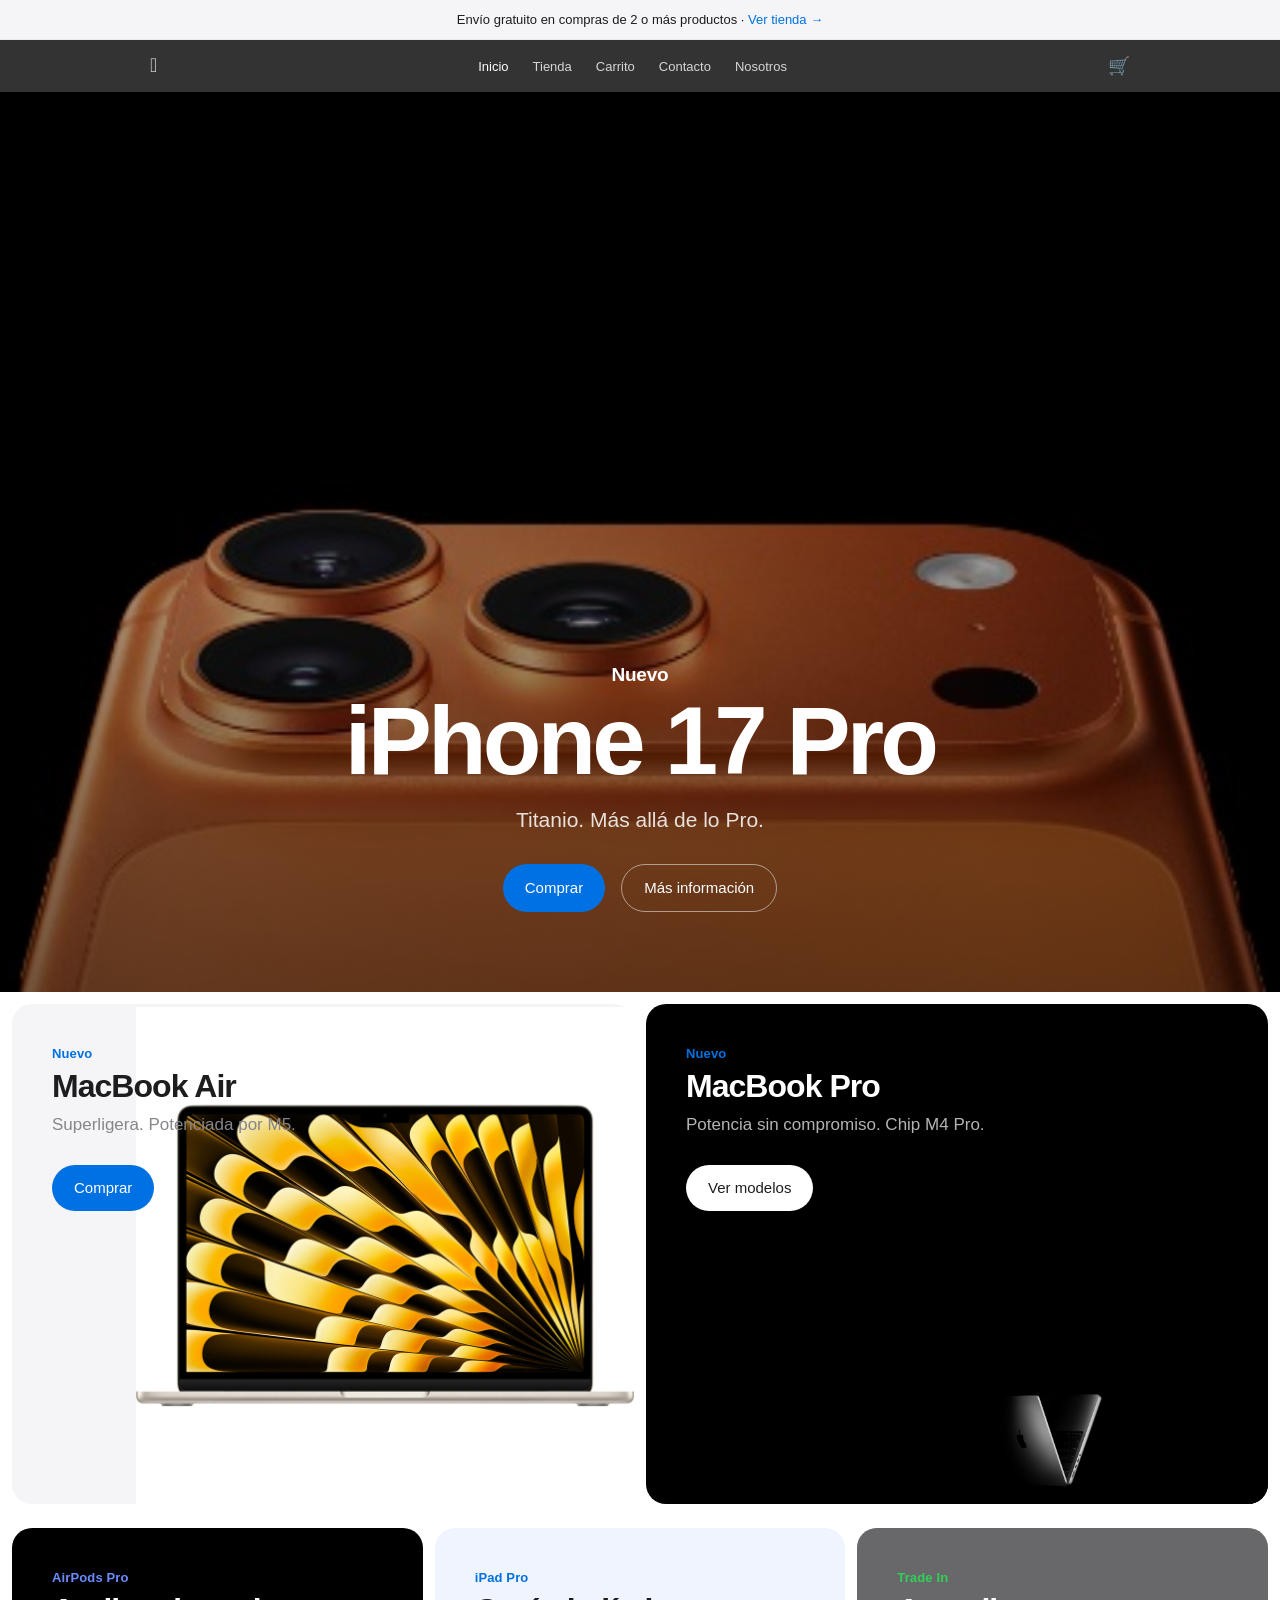
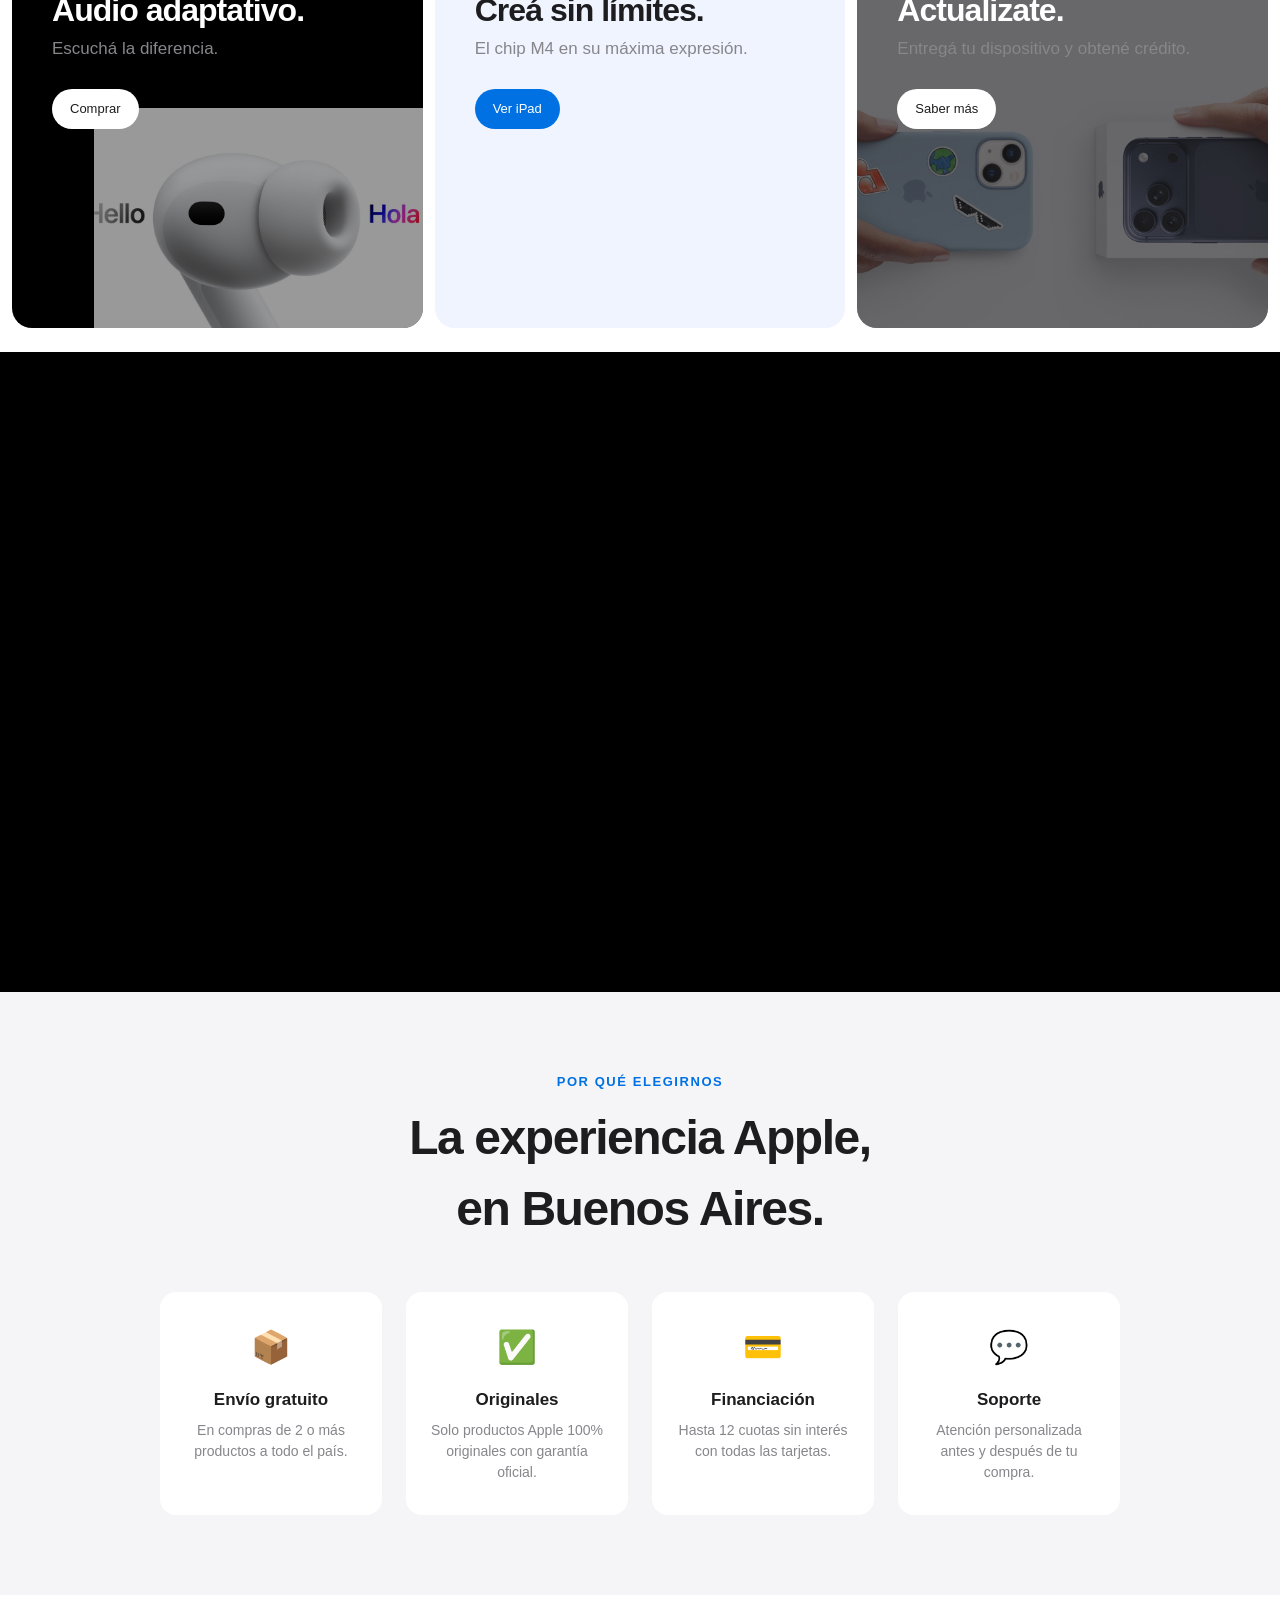
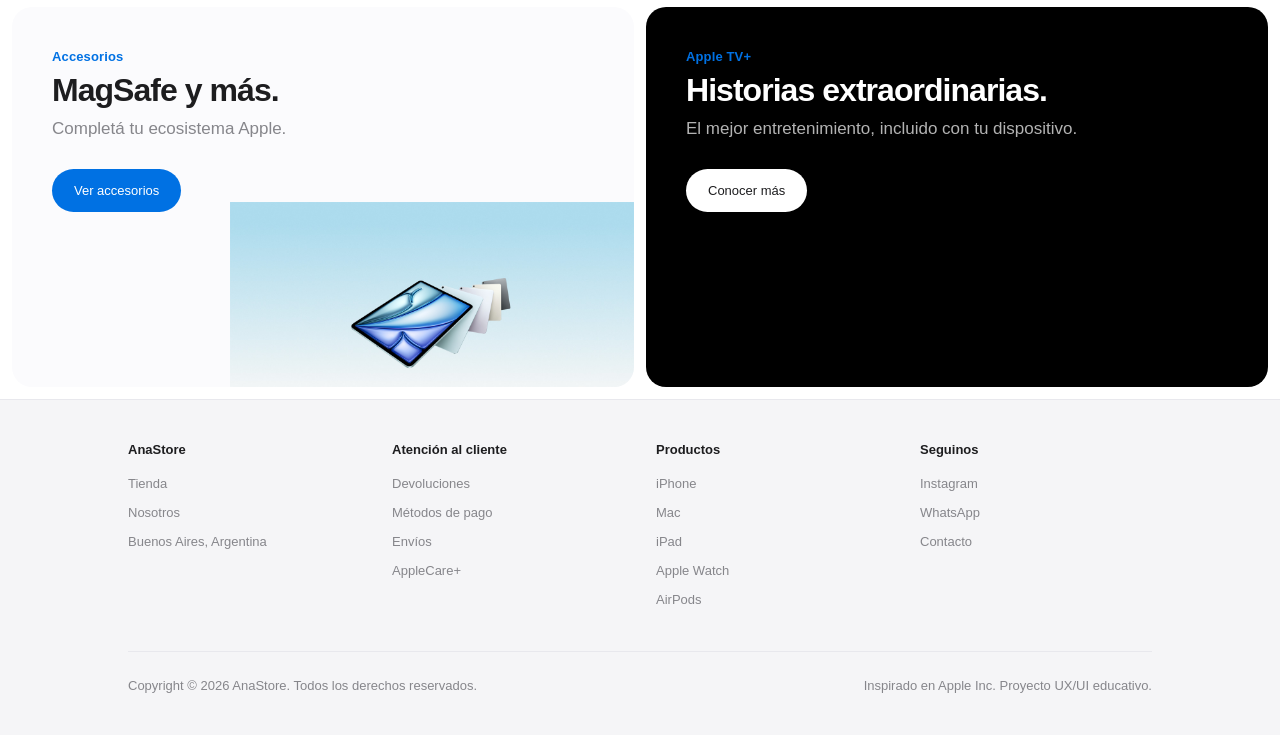
==== index.html @ a63ee97a "Add files via upload" ====
<!DOCTYPE html>
<html lang="es">
<head>
  <meta charset="UTF-8">
  <meta name="viewport" content="width=device-width, initial-scale=1.0">
  <meta name="description" content="AnaStore — Descubrí todas las novedades del mundo Apple.">
  <link rel="icon" href="./assets/apple.png">
  <style>/* ── RESET & BASE ── */
*, *::before, *::after { box-sizing: border-box; margin: 0; padding: 0; }
html { scroll-behavior: smooth; }

@font-face {
  font-family: 'SF Pro';
  
  font-weight: 400;
}

:root {
  --black: #000000;
  --white: #ffffff;
  --gray-100: #f5f5f7;
  --gray-200: #e8e8ed;
  --gray-500: #86868b;
  --gray-800: #1d1d1f;
  --blue: #0071e3;
  --blue-hover: #0077ed;
  --nav-h: 52px;
}

body {
  font-family: 'SF Pro', -apple-system, BlinkMacSystemFont, 'Helvetica Neue', sans-serif;
  color: var(--gray-800);
  background: var(--white);
  font-size: 17px;
  line-height: 1.47059;
  -webkit-font-smoothing: antialiased;
}

a { text-decoration: none; color: inherit; }
img { display: block; max-width: 100%; }

/* ── NOTICE BAR ── */
.notice-bar {
  background: var(--gray-100);
  text-align: center;
  padding: 10px 16px;
  font-size: 13px;
  color: var(--gray-800);
  border-bottom: 1px solid var(--gray-200);
}

.notice-bar a { color: var(--blue); }
.notice-bar a:hover { text-decoration: underline; }

/* ── NAV ── */
.nav {
  position: sticky;
  top: 0;
  z-index: 999;
  height: var(--nav-h);
  background: rgba(29, 29, 31, 0.9);
  backdrop-filter: saturate(180%) blur(20px);
  display: flex;
  align-items: center;
  justify-content: center;
  gap: 0;
}

.nav-inner {
  width: 100%;
  max-width: 1024px;
  display: flex;
  align-items: center;
  justify-content: space-between;
  padding: 0 22px;
}

.nav-logo {
  font-size: 20px;
  color: var(--white);
  opacity: 0.85;
  transition: opacity 0.2s;
  font-weight: 300;
  letter-spacing: -0.01em;
}

.nav-logo:hover { opacity: 1; }

.nav-links {
  display: flex;
  list-style: none;
  gap: 0;
}

.nav-links a {
  display: flex;
  align-items: center;
  height: var(--nav-h);
  padding: 0 12px;
  font-size: 13px;
  color: rgba(255,255,255,0.8);
  transition: color 0.2s;
}

.nav-links a:hover { color: var(--white); }
.nav-links a.active { color: var(--white); }

.nav-right {
  display: flex;
  align-items: center;
  gap: 18px;
}

.nav-icon {
  font-size: 18px;
  color: rgba(255,255,255,0.8);
  cursor: pointer;
  transition: color 0.2s;
}
.nav-icon:hover { color: var(--white); }

/* ── HERO ── */
.hero {
  position: relative;
  min-height: 100svh;
  display: flex;
  flex-direction: column;
  align-items: center;
  justify-content: flex-end;
  padding-bottom: 80px;
  overflow: hidden;
  text-align: center;
}

.hero-bg {
  position: absolute;
  inset: 0;
  width: 100%;
  height: 100%;
  object-fit: cover;
  object-position: center top;
}

.hero-overlay {
  position: absolute;
  inset: 0;
  background: linear-gradient(to bottom, rgba(0,0,0,0.1) 0%, rgba(0,0,0,0.55) 100%);
}

.hero-content {
  position: relative;
  z-index: 1;
  color: var(--white);
}

.hero-eyebrow {
  font-size: 19px;
  font-weight: 600;
  letter-spacing: -0.01em;
  margin-bottom: 4px;
}

.hero-title {
  font-size: clamp(48px, 8vw, 96px);
  font-weight: 700;
  letter-spacing: -0.04em;
  line-height: 1.0;
  margin-bottom: 16px;
}

.hero-sub {
  font-size: 21px;
  font-weight: 300;
  color: rgba(255,255,255,0.85);
  margin-bottom: 28px;
  max-width: 600px;
}

.hero-actions {
  display: flex;
  gap: 16px;
  justify-content: center;
  flex-wrap: wrap;
}

/* ── BUTTONS ── */
.btn {
  display: inline-flex;
  align-items: center;
  justify-content: center;
  gap: 6px;
  padding: 12px 22px;
  border-radius: 980px;
  font-size: 15px;
  font-weight: 400;
  transition: all 0.2s;
  cursor: pointer;
  border: none;
}

.btn-blue { background: var(--blue); color: var(--white); }
.btn-blue:hover { background: var(--blue-hover); }

.btn-white { background: var(--white); color: var(--gray-800); }
.btn-white:hover { background: var(--gray-200); }

.btn-outline-white {
  background: transparent;
  color: var(--white);
  border: 1px solid rgba(255,255,255,0.5);
}
.btn-outline-white:hover { border-color: var(--white); background: rgba(255,255,255,0.1); }

.btn-ghost { background: transparent; color: var(--blue); font-size: 14px; padding: 0; }
.btn-ghost:hover { text-decoration: underline; }

/* ── SECTION ── */
.section {
  padding: 100px 40px;
  max-width: 1200px;
  margin: 0 auto;
}

.section-full { padding: 0; max-width: none; }

/* ── PRODUCT GRID (bento) ── */
.bento-grid {
  display: grid;
  gap: 12px;
  padding: 12px;
}

.bento-grid-2 { grid-template-columns: 1fr 1fr; }
.bento-grid-3 { grid-template-columns: 1fr 1fr 1fr; }
.bento-grid-2-1 { grid-template-columns: 2fr 1fr; }

.bento-card {
  border-radius: 20px;
  overflow: hidden;
  position: relative;
  min-height: 500px;
  display: flex;
  flex-direction: column;
  justify-content: flex-start; align-items: flex-start;
  padding: 40px;
  background: var(--gray-100);
}

.bento-card-dark { background: var(--black); }

.bento-card img.card-bg {
  position: absolute;
  inset: 0;
  width: 100%;
  height: 100%;
  object-fit: cover;
  object-position: center bottom;
  z-index: 0;
}

.bento-card-content {
  position: relative;
  z-index: 1;
}

.card-eyebrow {
  font-size: 13px;
  font-weight: 600;
  color: var(--blue);
  margin-bottom: 6px;
  letter-spacing: 0.01em;
}

.card-title {
  font-size: 32px;
  font-weight: 700;
  letter-spacing: -0.03em;
  line-height: 1.1;
  margin-bottom: 8px;
}

.card-sub {
  font-size: 17px;
  color: var(--gray-500);
  margin-bottom: 20px;
}

.bento-card-dark .card-title { color: var(--white); }
.bento-card-dark .card-sub { color: rgba(255,255,255,0.7); }

/* ── SECTION HEADER ── */
.section-header {
  text-align: center;
  margin-bottom: 56px;
}

.section-header h2 {
  font-size: 48px;
  font-weight: 700;
  letter-spacing: -0.03em;
  line-height: 1.1;
}

.section-header p {
  font-size: 21px;
  color: var(--gray-500);
  margin-top: 12px;
}

/* ── PRODUCT CARDS (tienda) ── */
.products-grid {
  display: grid;
  grid-template-columns: repeat(3, 1fr);
  gap: 24px;
}

.product-card {
  background: var(--gray-100);
  border-radius: 18px;
  padding: 32px 24px;
  text-align: center;
  transition: transform 0.3s, box-shadow 0.3s;
  cursor: pointer;
}

.product-card:hover {
  transform: translateY(-4px);
  box-shadow: 0 12px 40px rgba(0,0,0,0.1);
}

.product-card img {
  width: 100%;
  max-height: 200px;
  object-fit: contain;
  margin: 0 auto 20px;
}

.product-name {
  font-size: 19px;
  font-weight: 600;
  letter-spacing: -0.01em;
  margin-bottom: 6px;
}

.product-desc {
  font-size: 14px;
  color: var(--gray-500);
  margin-bottom: 16px;
  line-height: 1.5;
}

.product-price {
  font-size: 17px;
  font-weight: 600;
  color: var(--gray-800);
  margin-bottom: 16px;
}

/* ── CARRITO ── */
.cart-container {
  display: grid;
  grid-template-columns: 1fr 320px;
  gap: 32px;
  align-items: start;
  padding: 60px 40px;
  max-width: 1000px;
  margin: 0 auto;
}

.cart-title {
  font-size: 40px;
  font-weight: 700;
  letter-spacing: -0.03em;
  margin-bottom: 32px;
}

.cart-item {
  display: flex;
  align-items: center;
  gap: 20px;
  padding: 24px 0;
  border-bottom: 1px solid var(--gray-200);
}

.cart-item img {
  width: 90px;
  height: 90px;
  object-fit: contain;
  border-radius: 10px;
  background: var(--gray-100);
  padding: 8px;
  flex-shrink: 0;
}

.cart-item-info { flex: 1; }
.cart-item-name { font-size: 17px; font-weight: 500; margin-bottom: 4px; }
.cart-item-price { font-size: 15px; color: var(--gray-500); }

.cart-item-remove {
  font-size: 13px;
  color: var(--blue);
  cursor: pointer;
  border: none;
  background: none;
  padding: 4px 0;
}
.cart-item-remove:hover { text-decoration: underline; }

.cart-summary {
  background: var(--gray-100);
  border-radius: 18px;
  padding: 28px;
  position: sticky;
  top: 80px;
}

.cart-summary h3 {
  font-size: 21px;
  font-weight: 600;
  margin-bottom: 20px;
}

.summary-row {
  display: flex;
  justify-content: space-between;
  margin-bottom: 14px;
  font-size: 15px;
  color: var(--gray-500);
}

.summary-row.total {
  color: var(--gray-800);
  font-weight: 600;
  font-size: 17px;
  padding-top: 14px;
  border-top: 1px solid var(--gray-200);
  margin-top: 14px;
}

.checkout-btn {
  width: 100%;
  margin-top: 20px;
  padding: 14px;
  border-radius: 12px;
  font-size: 17px;
}

/* ── CONTACTO ── */
.contact-wrap {
  max-width: 640px;
  margin: 0 auto;
  padding: 80px 40px;
}

.contact-wrap h1 {
  font-size: 48px;
  font-weight: 700;
  letter-spacing: -0.03em;
  margin-bottom: 12px;
}

.contact-wrap p.lead {
  font-size: 19px;
  color: var(--gray-500);
  margin-bottom: 48px;
}

.form-group {
  margin-bottom: 20px;
}

.form-label {
  display: block;
  font-size: 14px;
  font-weight: 500;
  color: var(--gray-500);
  margin-bottom: 6px;
}

.form-control {
  width: 100%;
  padding: 12px 16px;
  border: 1px solid var(--gray-200);
  border-radius: 10px;
  font-size: 17px;
  font-family: inherit;
  color: var(--gray-800);
  background: var(--white);
  transition: border-color 0.2s, box-shadow 0.2s;
  outline: none;
}

.form-control:focus {
  border-color: var(--blue);
  box-shadow: 0 0 0 3px rgba(0,113,227,0.12);
}

.form-row {
  display: grid;
  grid-template-columns: 1fr 1fr;
  gap: 16px;
}

textarea.form-control { resize: vertical; min-height: 120px; }

/* ── NOSOTROS ── */
.about-hero {
  min-height: 60vh;
  display: flex;
  align-items: center;
  justify-content: center;
  text-align: center;
  padding: 120px 40px;
  background: var(--black);
  color: var(--white);
}

.about-hero h1 {
  font-size: clamp(48px, 8vw, 80px);
  font-weight: 700;
  letter-spacing: -0.04em;
  line-height: 1.05;
  max-width: 700px;
}

.about-hero p {
  font-size: 21px;
  color: rgba(255,255,255,0.7);
  margin-top: 20px;
  max-width: 500px;
}

.values-grid {
  display: grid;
  grid-template-columns: repeat(3, 1fr);
  gap: 2px;
  background: var(--gray-200);
}

.value-card {
  background: var(--white);
  padding: 56px 40px;
  text-align: center;
}

.value-icon {
  font-size: 40px;
  margin-bottom: 20px;
}

.value-title {
  font-size: 22px;
  font-weight: 600;
  letter-spacing: -0.01em;
  margin-bottom: 12px;
}

.value-desc {
  font-size: 15px;
  color: var(--gray-500);
  line-height: 1.6;
}

/* ── FOOTER ── */
.footer {
  background: var(--gray-100);
  border-top: 1px solid var(--gray-200);
  padding: 40px;
}

.footer-inner {
  max-width: 1024px;
  margin: 0 auto;
}

.footer-grid {
  display: grid;
  grid-template-columns: repeat(4, 1fr);
  gap: 32px;
  padding-bottom: 32px;
  border-bottom: 1px solid var(--gray-200);
  margin-bottom: 24px;
}

.footer-col h4 {
  font-size: 13px;
  font-weight: 600;
  color: var(--gray-800);
  margin-bottom: 14px;
}

.footer-col a {
  display: block;
  font-size: 13px;
  color: var(--gray-500);
  margin-bottom: 10px;
  transition: color 0.2s;
}

.footer-col a:hover { color: var(--gray-800); }

.footer-bottom {
  font-size: 13px;
  color: var(--gray-500);
  display: flex;
  justify-content: space-between;
  align-items: center;
  flex-wrap: wrap;
  gap: 8px;
}

/* ── FADE IN ANIMATION ── */
@keyframes fadeUp {
  from { opacity: 0; transform: translateY(24px); }
  to { opacity: 1; transform: translateY(0); }
}

.fade-up {
  opacity: 0;
  animation: fadeUp 0.7s ease forwards;
}

.fade-up-1 { animation-delay: 0.1s; }
.fade-up-2 { animation-delay: 0.25s; }
.fade-up-3 { animation-delay: 0.4s; }

/* ── RESPONSIVE ── */
@media (max-width: 768px) {
  .nav-links { display: none; }
  .bento-grid-2, .bento-grid-3, .bento-grid-2-1 { grid-template-columns: 1fr; }
  .products-grid { grid-template-columns: 1fr 1fr; }
  .cart-container { grid-template-columns: 1fr; }
  .values-grid { grid-template-columns: 1fr; }
  .footer-grid { grid-template-columns: 1fr 1fr; }
  .form-row { grid-template-columns: 1fr; }
  .section { padding: 60px 20px; }
  .contact-wrap { padding: 60px 20px; }
}

@media (max-width: 480px) {
  .products-grid { grid-template-columns: 1fr; }
  .footer-grid { grid-template-columns: 1fr; }
}
</style>
  <title>AnaStore</title>
</head>
<body>

  <!-- NOTICE BAR -->
  <div class="notice-bar">
    Envío gratuito en compras de 2 o más productos · <a href="pages/tienda.html">Ver tienda →</a>
  </div>

  <!-- NAV -->
  <nav class="nav">
    <div class="nav-inner">
      <a href="index.html" class="nav-logo">&#63743;</a>
      <ul class="nav-links">
        <li><a href="index.html" class="active">Inicio</a></li>
        <li><a href="pages/tienda.html">Tienda</a></li>
        <li><a href="pages/carrito.html">Carrito</a></li>
        <li><a href="pages/contacto.html">Contacto</a></li>
        <li><a href="pages/nosotros.html">Nosotros</a></li>
      </ul>
      <div class="nav-right">
        <a href="pages/carrito.html" class="nav-icon" title="Carrito">🛒</a>
      </div>
    </div>
  </nav>

  <!-- HERO -->
  <section class="hero">
    <img
      class="hero-bg"
      src="./assets/iphone17_camera.jpeg"
      alt="iPhone 17 Pro"
    >
    <div class="hero-overlay"></div>
    <div class="hero-content fade-up fade-up-1">
      <div class="hero-eyebrow">Nuevo</div>
      <h1 class="hero-title">iPhone 17 Pro</h1>
      <p class="hero-sub">Titanio. Más allá de lo Pro.</p>
      <div class="hero-actions">
        <a href="pages/tienda.html" class="btn btn-blue">Comprar</a>
        <a href="pages/tienda.html" class="btn btn-outline-white">Más información</a>
      </div>
    </div>
  </section>

  <!-- BENTO GRID 1 -->
  <div class="bento-grid bento-grid-2">

    <div class="bento-card" style="background:#f5f5f7;">
      <div class="bento-card-content">
        <div class="card-eyebrow">Nuevo</div>
        <h2 class="card-title">MacBook Air</h2>
        <p class="card-sub">Superligera. Potenciada por M5.</p>
        <a href="pages/tienda.html" class="btn btn-blue" style="margin-top:8px;">Comprar</a>
      </div>
      <img
        src="./assets/macbook_m5.jpg"
        alt="MacBook Air M5"
        style="position:absolute;bottom:0;right:0;width:80%;object-fit:contain;"
      >
    </div>

    <div class="bento-card bento-card-dark">
      <div class="bento-card-content">
        <div class="card-eyebrow">Nuevo</div>
        <h2 class="card-title">MacBook Pro</h2>
        <p class="card-sub">Potencia sin compromiso. Chip M4 Pro.</p>
        <a href="pages/tienda.html" class="btn btn-white" style="margin-top:8px;">Ver modelos</a>
      </div>
      <img
        src="./assets/macbook_dark.jpeg"
        alt="Apple Watch"
        style="position:absolute;bottom:0;right:0;width:65%;object-fit:contain;object-position:bottom;"
      >
    </div>
  </div>

  <!-- BENTO GRID 2 -->
  <div class="bento-grid bento-grid-3">

    <div class="bento-card" style="background:#000;min-height:400px;">
      <div class="bento-card-content">
        <div class="card-eyebrow" style="color:#6B8CFF;">AirPods Pro</div>
        <h2 class="card-title" style="color:#fff;">Audio adaptativo.</h2>
        <p class="card-sub">Escuchá la diferencia.</p>
        <a href="pages/tienda.html" class="btn btn-white" style="margin-top:8px;font-size:13px;padding:10px 18px;">Comprar</a>
      </div>
      <img
        src="./assets/airpods_pro3.jpg"
        alt="AirPods"
        style="position:absolute;bottom:0;right:0;width:80%;height:55%;object-fit:cover;opacity:0.6;"
      >
    </div>

    <div class="bento-card" style="background:#f0f4ff;min-height:400px;">
      <div class="bento-card-content">
        <div class="card-eyebrow">iPad Pro</div>
        <h2 class="card-title" style="color:#1d1d1f;">Creá sin límites.</h2>
        <p class="card-sub" style="color:#86868b;">El chip M4 en su máxima expresión.</p>
        <a href="pages/tienda.html" class="btn btn-blue" style="margin-top:8px;font-size:13px;padding:10px 18px;">Ver iPad</a>
      </div>
    </div>

    <div class="bento-card" style="background:#1d1d1f;min-height:400px;"><img src="./assets/tradein_hero.jpeg" alt="Trade In" style="position:absolute;inset:0;width:100%;height:100%;object-fit:cover;opacity:0.35;z-index:0;">
      <div class="bento-card-content">
        <div class="card-eyebrow" style="color:#30d158;">Trade In</div>
        <h2 class="card-title" style="color:#fff;">Actualizate.</h2>
        <p class="card-sub">Entregá tu dispositivo y obtené crédito.</p>
        <a href="pages/contacto.html" class="btn btn-white" style="margin-top:8px;font-size:13px;padding:10px 18px;">Saber más</a>
      </div>
    </div>

  </div>

  <!-- VIDEO -->
  <div style="background:#000;padding:0;margin:12px 0 0;">
    <video
      width="100%"
      autoplay
      muted
      loop
      playsinline
      style="display:block;"
      src="./assets/video_apple2.mp4"
    ></video>
  </div>

  <!-- SECCIÓN: ¿Por qué AnaStore? -->
  <section style="background:#f5f5f7;padding:80px 40px;text-align:center;">
    <p style="font-size:13px;font-weight:600;letter-spacing:0.12em;text-transform:uppercase;color:#0071e3;margin-bottom:12px;">Por qué elegirnos</p>
    <h2 style="font-size:48px;font-weight:700;letter-spacing:-0.03em;color:#1d1d1f;margin-bottom:48px;">La experiencia Apple,<br>en Buenos Aires.</h2>
    <div style="display:grid;grid-template-columns:repeat(4,1fr);gap:24px;max-width:960px;margin:0 auto;">
      <div style="background:#fff;border-radius:16px;padding:32px 24px;">
        <div style="font-size:32px;margin-bottom:16px;">📦</div>
        <h3 style="font-size:17px;font-weight:600;margin-bottom:8px;">Envío gratuito</h3>
        <p style="font-size:14px;color:#86868b;line-height:1.5;">En compras de 2 o más productos a todo el país.</p>
      </div>
      <div style="background:#fff;border-radius:16px;padding:32px 24px;">
        <div style="font-size:32px;margin-bottom:16px;">✅</div>
        <h3 style="font-size:17px;font-weight:600;margin-bottom:8px;">Originales</h3>
        <p style="font-size:14px;color:#86868b;line-height:1.5;">Solo productos Apple 100% originales con garantía oficial.</p>
      </div>
      <div style="background:#fff;border-radius:16px;padding:32px 24px;">
        <div style="font-size:32px;margin-bottom:16px;">💳</div>
        <h3 style="font-size:17px;font-weight:600;margin-bottom:8px;">Financiación</h3>
        <p style="font-size:14px;color:#86868b;line-height:1.5;">Hasta 12 cuotas sin interés con todas las tarjetas.</p>
      </div>
      <div style="background:#fff;border-radius:16px;padding:32px 24px;">
        <div style="font-size:32px;margin-bottom:16px;">💬</div>
        <h3 style="font-size:17px;font-weight:600;margin-bottom:8px;">Soporte</h3>
        <p style="font-size:14px;color:#86868b;line-height:1.5;">Atención personalizada antes y después de tu compra.</p>
      </div>
    </div>
  </section>

  <!-- BENTO GRID 3 — accesorios -->
  <div class="bento-grid bento-grid-2" style="margin-top:0;">
    <div class="bento-card" style="background:#fbfbfd;min-height:380px;">
      <div class="bento-card-content">
        <div class="card-eyebrow">Accesorios</div>
        <h2 class="card-title">MagSafe y más.</h2>
        <p class="card-sub">Completá tu ecosistema Apple.</p>
        <a href="pages/tienda.html" class="btn btn-blue" style="margin-top:8px;font-size:13px;">Ver accesorios</a>
      </div>
      <img
        src="./assets/ipad_colors.jpeg"
        alt="iPad Pro M4"
        style="position:absolute;bottom:0;right:0;width:65%;object-fit:contain;"
      >
    </div>
    <div class="bento-card bento-card-dark" style="min-height:380px;">
      <div class="bento-card-content">
        <div class="card-eyebrow">Apple TV+</div>
        <h2 class="card-title">Historias extraordinarias.</h2>
        <p class="card-sub">El mejor entretenimiento, incluido con tu dispositivo.</p>
        <a href="pages/nosotros.html" class="btn btn-white" style="margin-top:8px;font-size:13px;">Conocer más</a>
      </div>
    </div>
  </div>

  <!-- FOOTER -->
  <footer class="footer">
    <div class="footer-inner">
      <div class="footer-grid">
        <div class="footer-col">
          <h4>AnaStore</h4>
          <a href="pages/tienda.html">Tienda</a>
          <a href="pages/nosotros.html">Nosotros</a>
          <a href="#">Buenos Aires, Argentina</a>
        </div>
        <div class="footer-col">
          <h4>Atención al cliente</h4>
          <a href="#">Devoluciones</a>
          <a href="#">Métodos de pago</a>
          <a href="#">Envíos</a>
          <a href="#">AppleCare+</a>
        </div>
        <div class="footer-col">
          <h4>Productos</h4>
          <a href="pages/tienda.html">iPhone</a>
          <a href="pages/tienda.html">Mac</a>
          <a href="pages/tienda.html">iPad</a>
          <a href="pages/tienda.html">Apple Watch</a>
          <a href="pages/tienda.html">AirPods</a>
        </div>
        <div class="footer-col">
          <h4>Seguinos</h4>
          <a href="#">Instagram</a>
          <a href="#">WhatsApp</a>
          <a href="pages/contacto.html">Contacto</a>
        </div>
      </div>
      <div class="footer-bottom">
        <span>Copyright © 2026 AnaStore. Todos los derechos reservados.</span>
        <span>Inspirado en Apple Inc. Proyecto UX/UI educativo.</span>
      </div>
    </div>
  </footer>

</body>
</html>
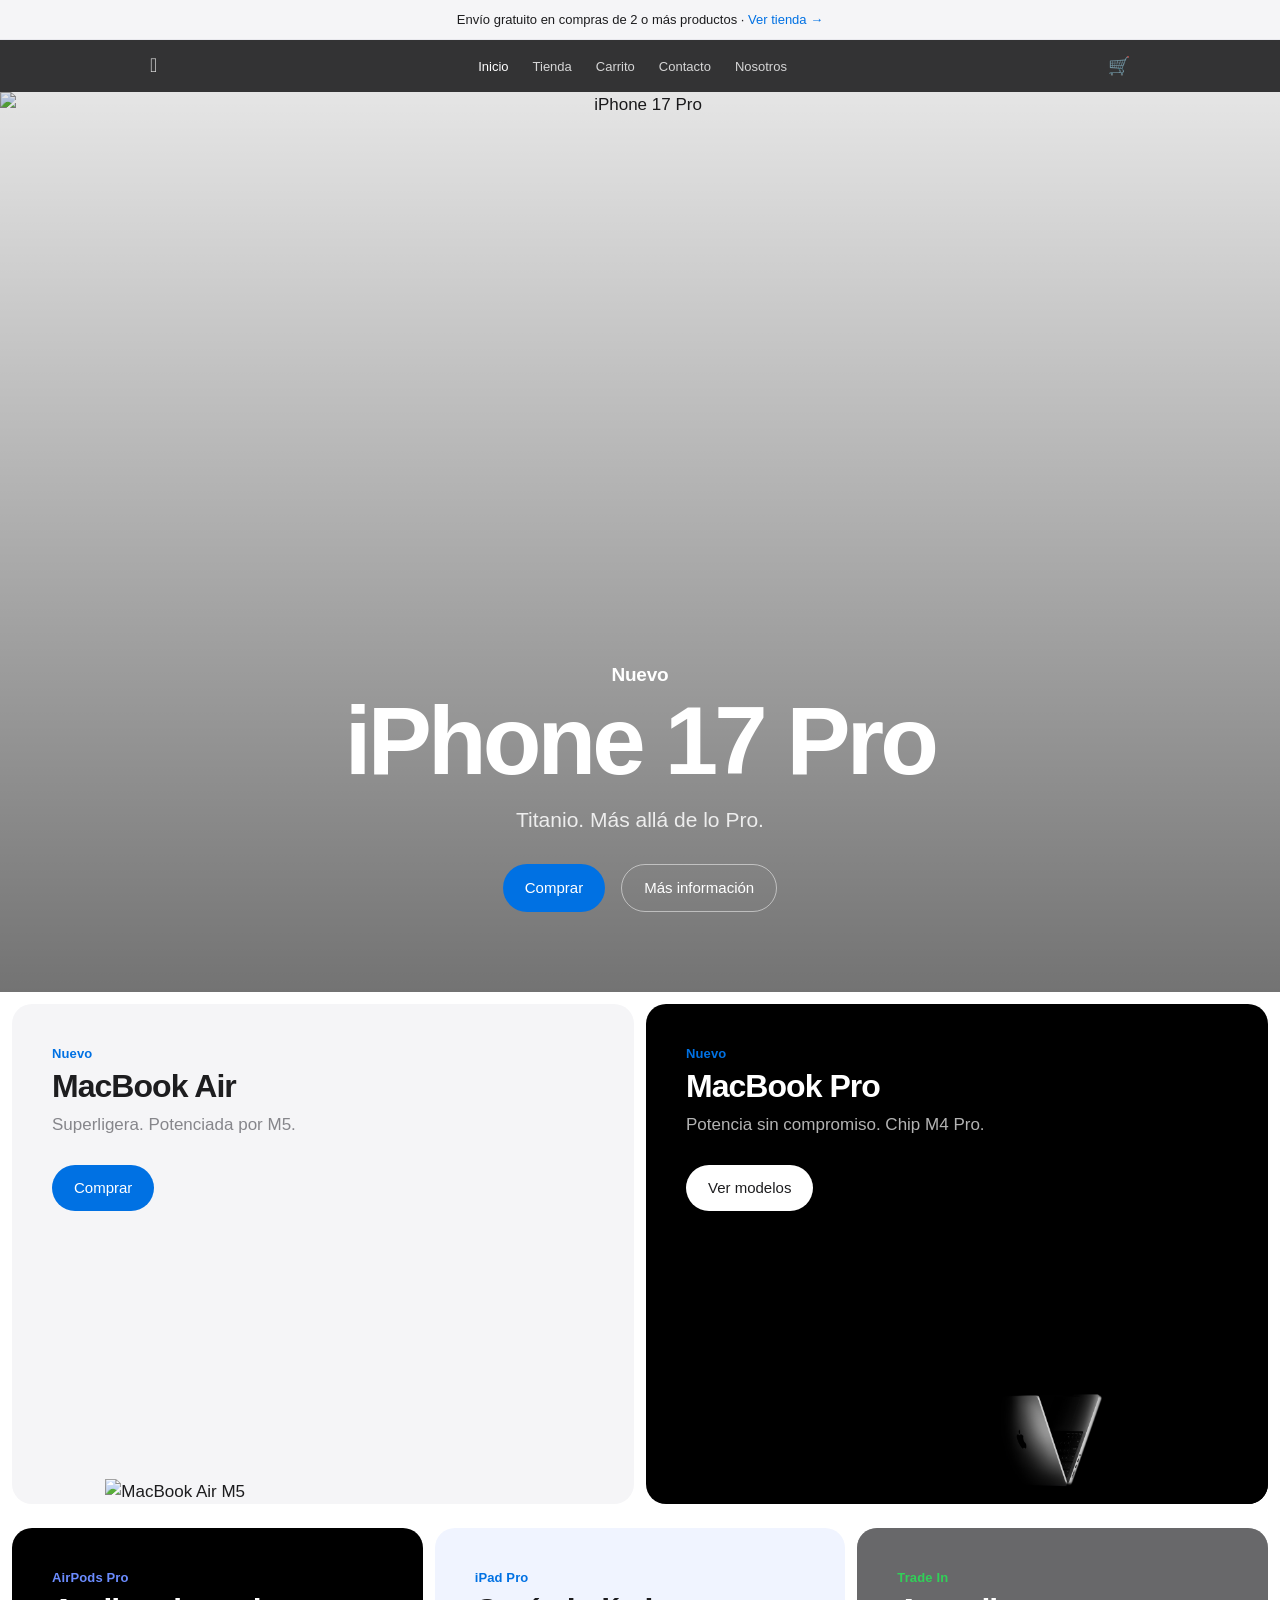
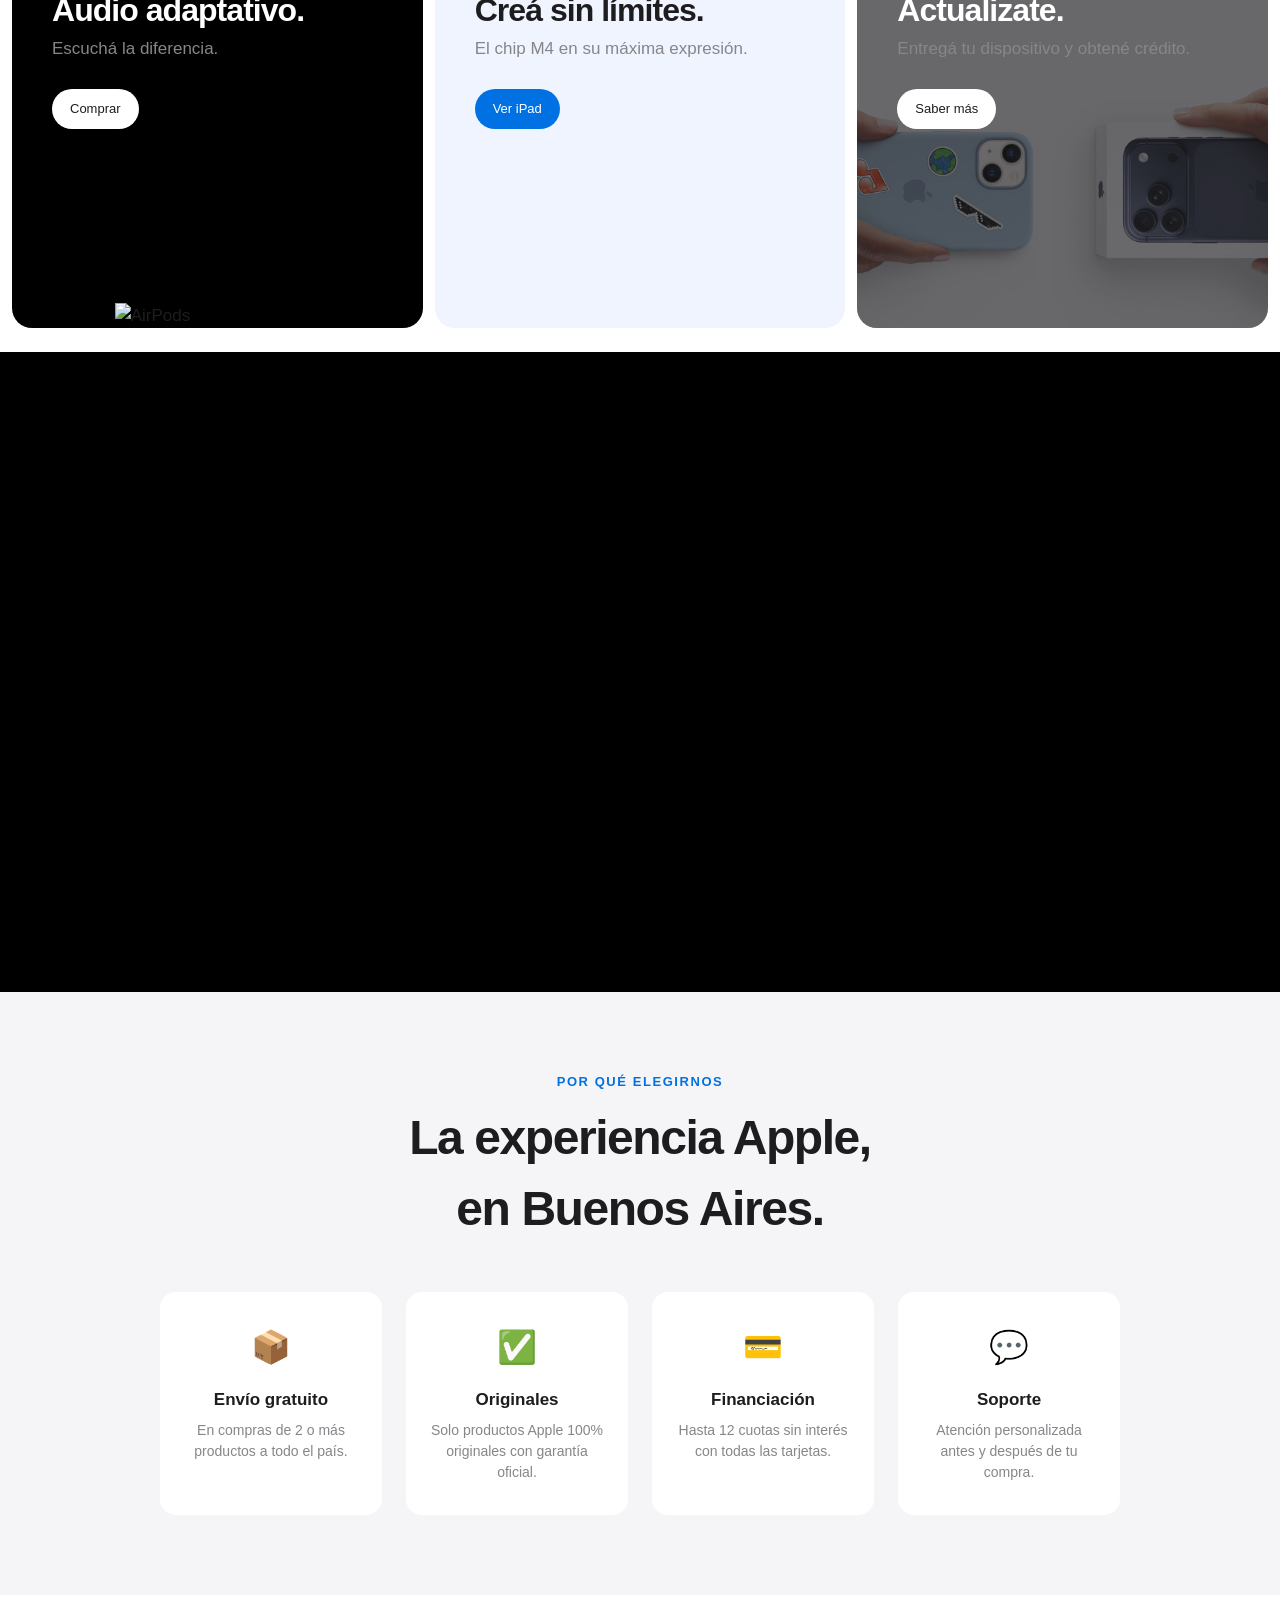
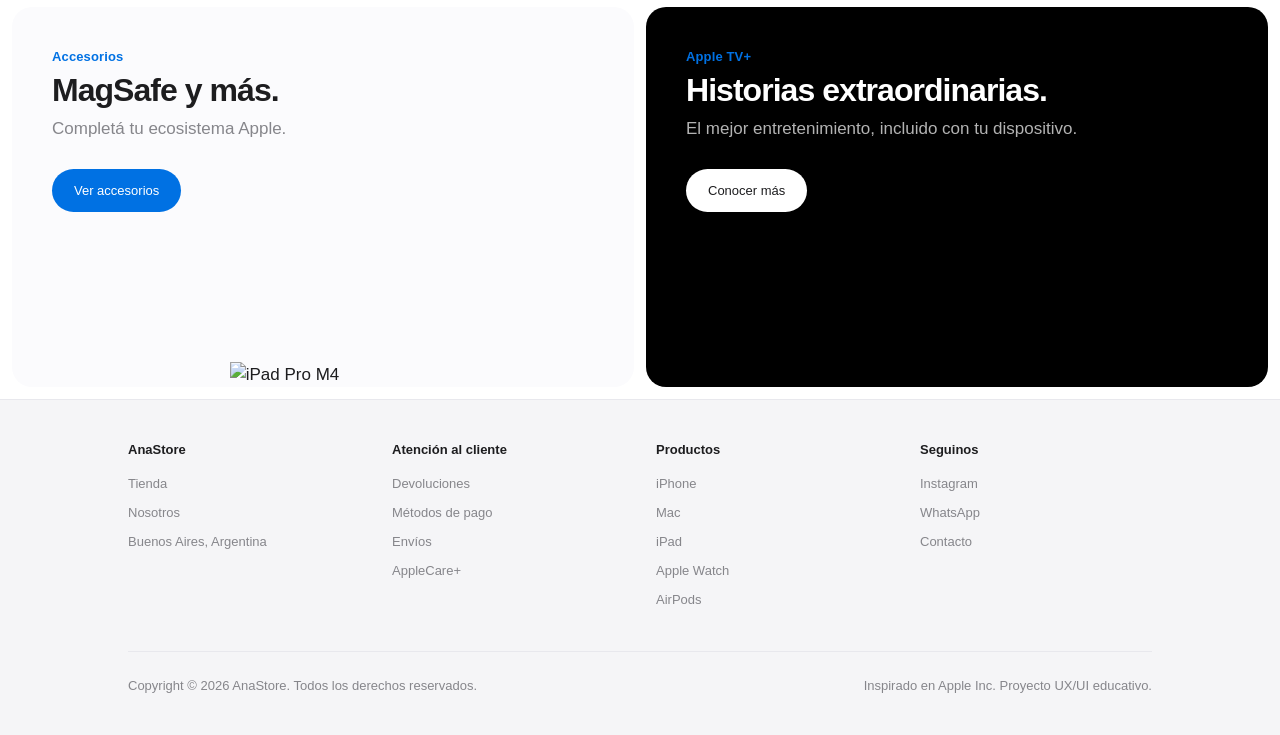
==== commit e3d59be6: "Add files via upload" ====
--- a/index.html
+++ b/index.html
@@ -672,7 +672,7 @@
   <section class="hero">
     <img
       class="hero-bg"
-      src="./assets/iphone17_camera.jpeg"
+      src="./assets/iphone17_hero_wide.jpg"
       alt="iPhone 17 Pro"
     >
     <div class="hero-overlay"></div>
@@ -698,9 +698,9 @@
         <a href="pages/tienda.html" class="btn btn-blue" style="margin-top:8px;">Comprar</a>
       </div>
       <img
-        src="./assets/macbook_m5.jpg"
+        src="./assets/macbook_m5_product.jpg"
         alt="MacBook Air M5"
-        style="position:absolute;bottom:0;right:0;width:80%;object-fit:contain;"
+        style="position:absolute;bottom:0;right:0;width:85%;object-fit:contain;"
       >
     </div>
 
@@ -730,9 +730,9 @@
         <a href="pages/tienda.html" class="btn btn-white" style="margin-top:8px;font-size:13px;padding:10px 18px;">Comprar</a>
       </div>
       <img
-        src="./assets/airpods_pro3.jpg"
+        src="./assets/airpods_product.jpg"
         alt="AirPods"
-        style="position:absolute;bottom:0;right:0;width:80%;height:55%;object-fit:cover;opacity:0.6;"
+        style="position:absolute;bottom:0;right:0;width:75%;object-fit:contain;"
       >
     </div>
 
@@ -807,7 +807,7 @@
         <a href="pages/tienda.html" class="btn btn-blue" style="margin-top:8px;font-size:13px;">Ver accesorios</a>
       </div>
       <img
-        src="./assets/ipad_colors.jpeg"
+        src="./assets/ipad_colors_wide.jpg"
         alt="iPad Pro M4"
         style="position:absolute;bottom:0;right:0;width:65%;object-fit:contain;"
       >
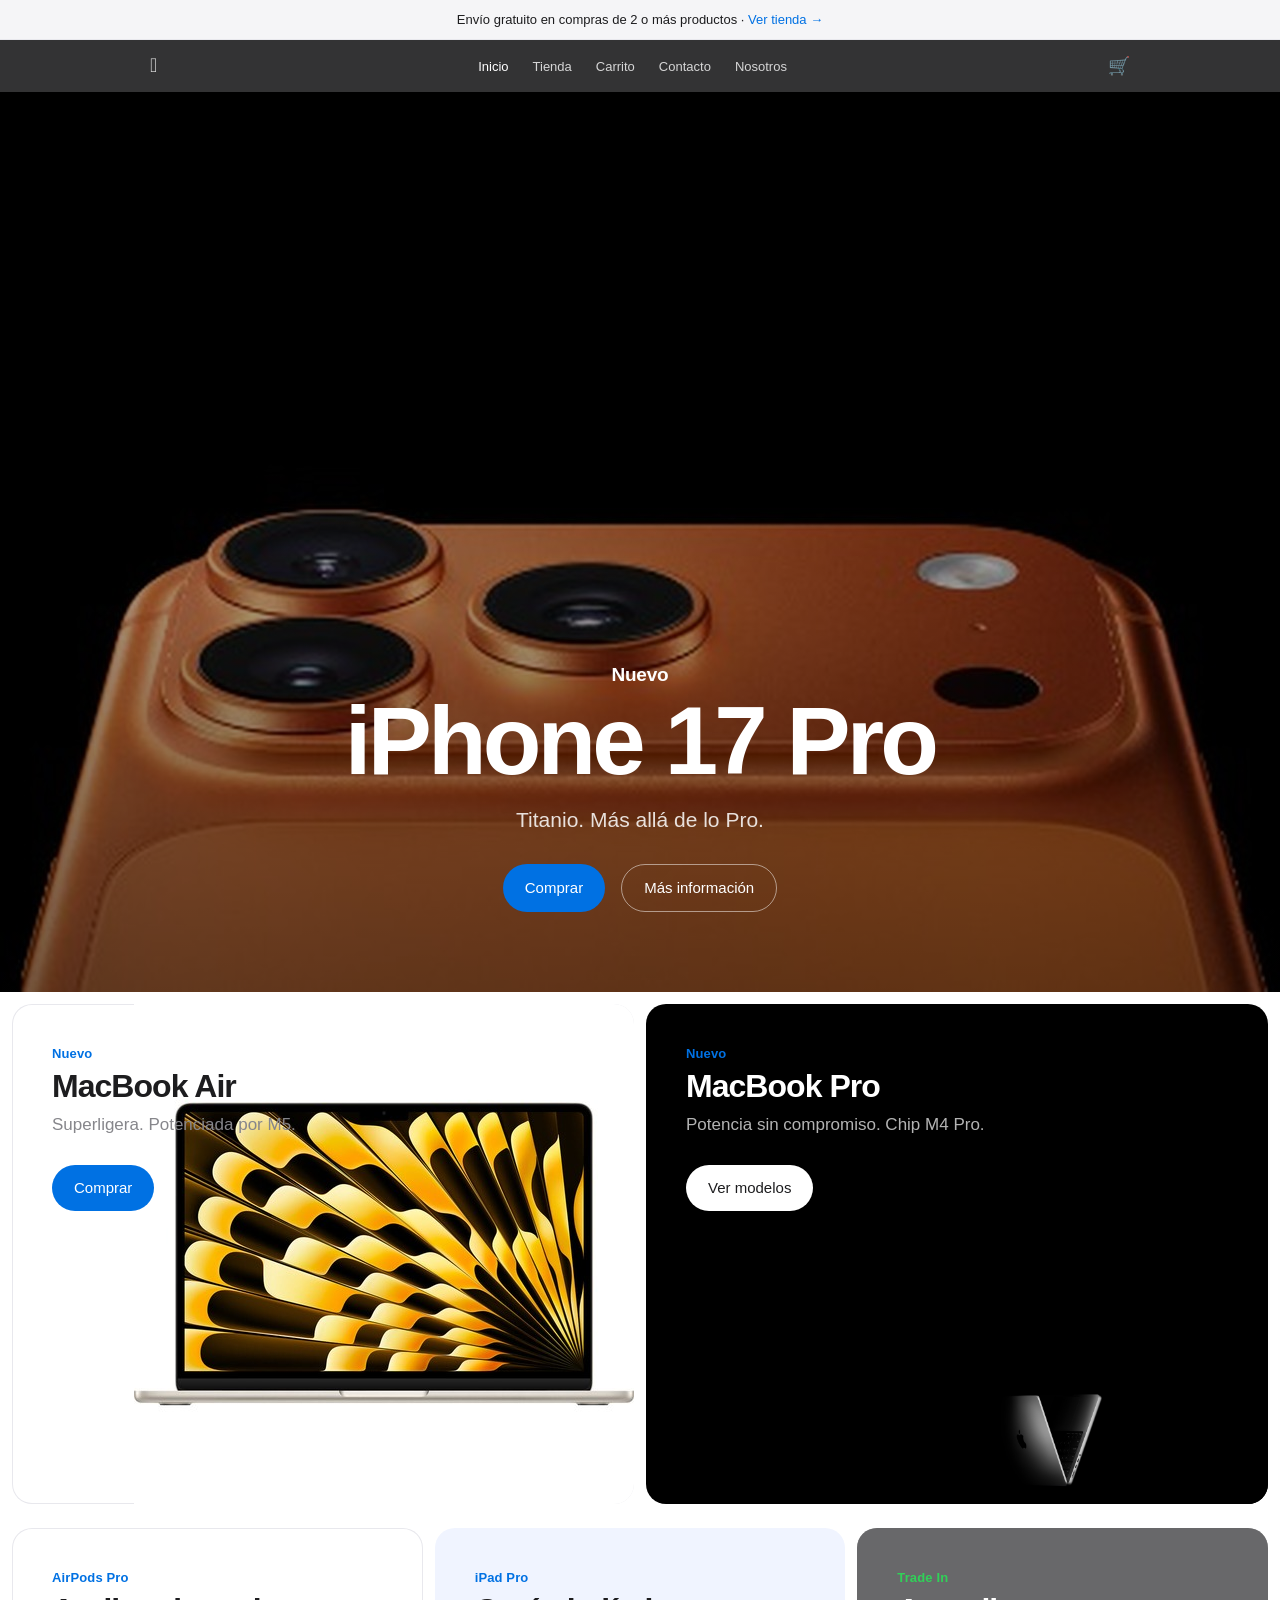
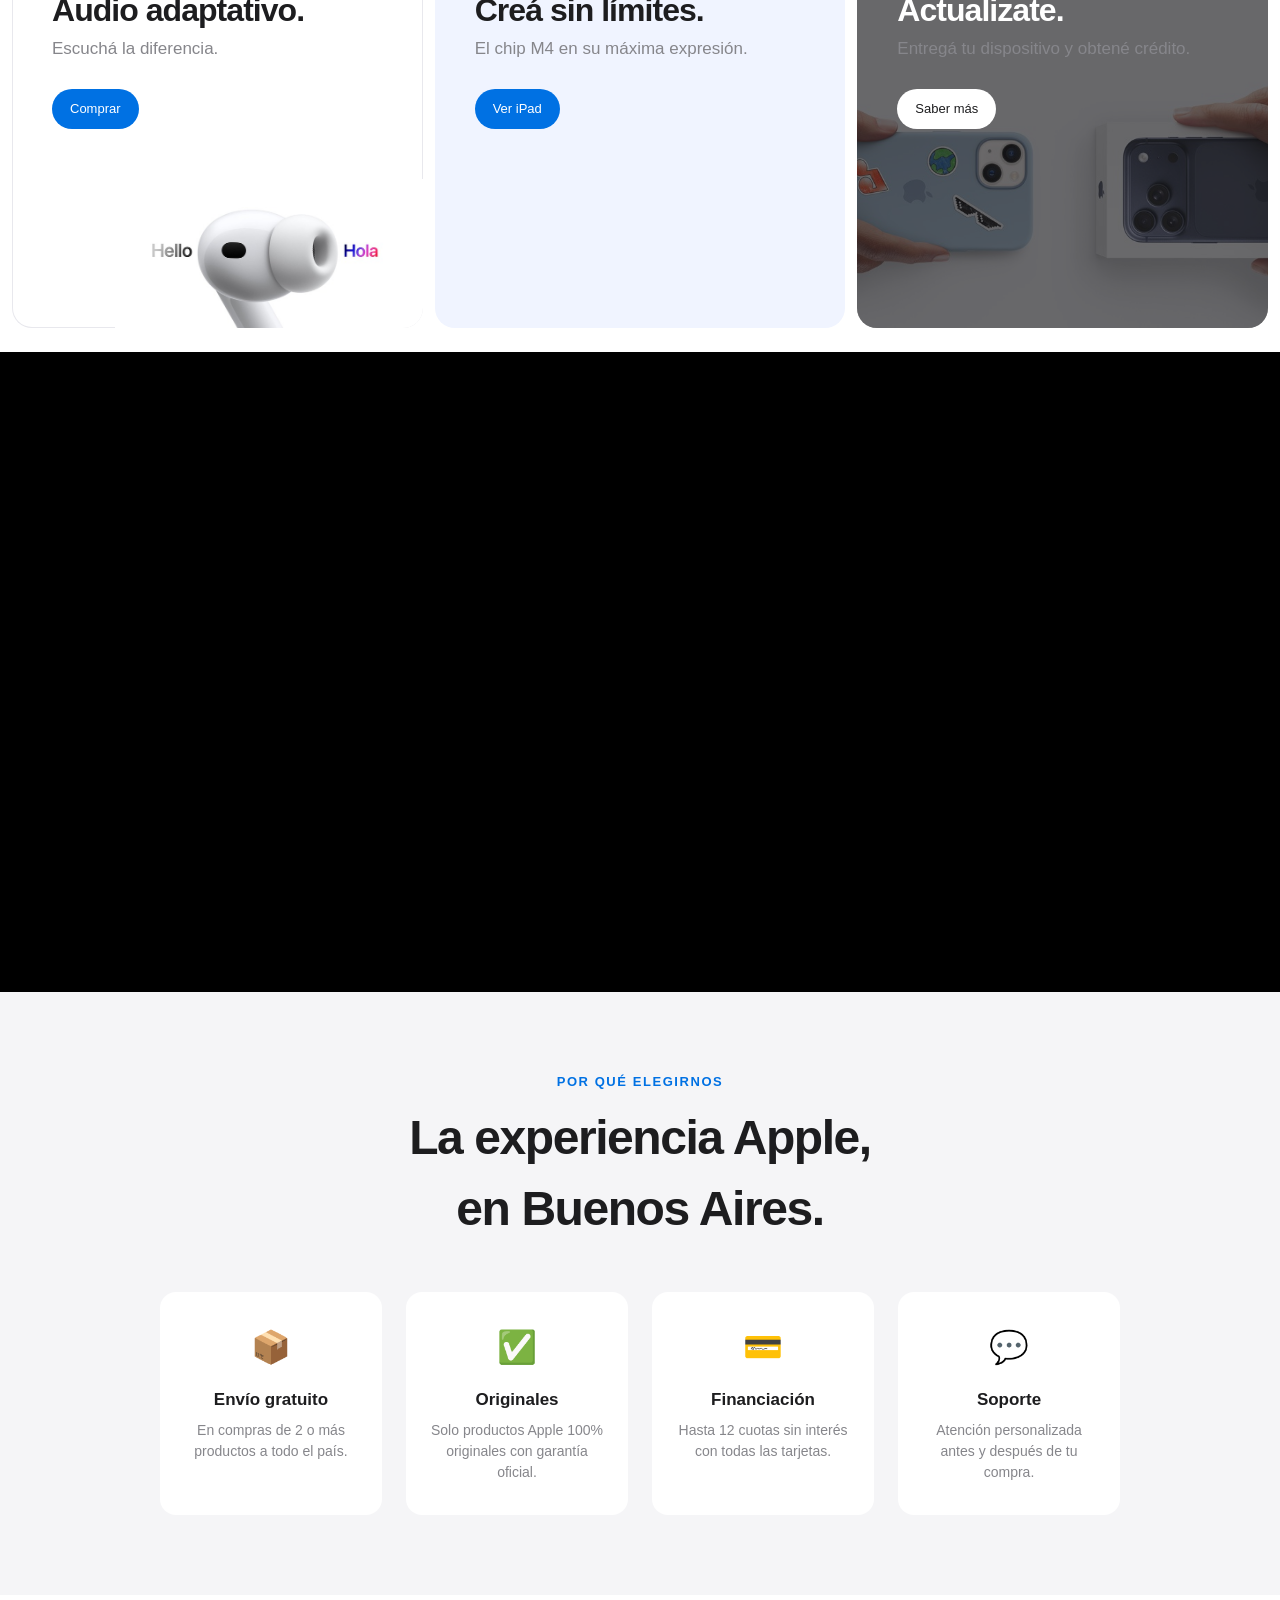
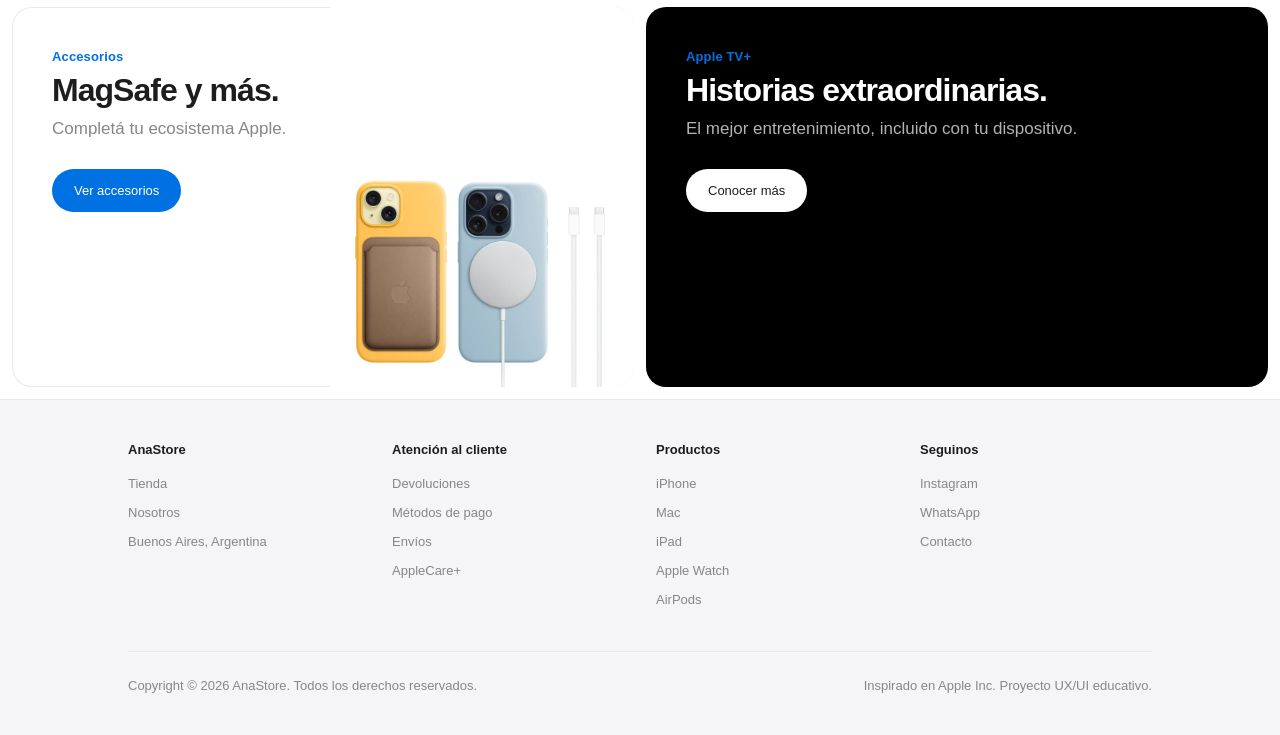
==== commit a15b015b: "Corrige fondos de cards e imágenes mal puestas - Cards con imagen de fondo blanco pasan a card blanc" ====
--- a/index.html
+++ b/index.html
@@ -690,7 +690,7 @@
   <!-- BENTO GRID 1 -->
   <div class="bento-grid bento-grid-2">
 
-    <div class="bento-card" style="background:#f5f5f7;">
+    <div class="bento-card" style="background:#fff;box-shadow:inset 0 0 0 1px #e8e8ed;">
       <div class="bento-card-content">
         <div class="card-eyebrow">Nuevo</div>
         <h2 class="card-title">MacBook Air</h2>
@@ -700,11 +700,11 @@
       <img
         src="./assets/macbook_m5_product.jpg"
         alt="MacBook Air M5"
-        style="position:absolute;bottom:0;right:0;width:85%;object-fit:contain;"
+        style="position:absolute;bottom:0;right:0;height:100%;width:auto;max-width:100%;object-fit:contain;"
       >
     </div>
 
-    <div class="bento-card bento-card-dark">
+    <div class="bento-card bento-card-dark" style="background:#000;">
       <div class="bento-card-content">
         <div class="card-eyebrow">Nuevo</div>
         <h2 class="card-title">MacBook Pro</h2>
@@ -713,7 +713,7 @@
       </div>
       <img
         src="./assets/macbook_dark.jpeg"
-        alt="Apple Watch"
+        alt="MacBook Pro"
         style="position:absolute;bottom:0;right:0;width:65%;object-fit:contain;object-position:bottom;"
       >
     </div>
@@ -722,12 +722,12 @@
   <!-- BENTO GRID 2 -->
   <div class="bento-grid bento-grid-3">
 
-    <div class="bento-card" style="background:#000;min-height:400px;">
+    <div class="bento-card" style="background:#fff;box-shadow:inset 0 0 0 1px #e8e8ed;min-height:400px;">
       <div class="bento-card-content">
-        <div class="card-eyebrow" style="color:#6B8CFF;">AirPods Pro</div>
-        <h2 class="card-title" style="color:#fff;">Audio adaptativo.</h2>
-        <p class="card-sub">Escuchá la diferencia.</p>
-        <a href="pages/tienda.html" class="btn btn-white" style="margin-top:8px;font-size:13px;padding:10px 18px;">Comprar</a>
+        <div class="card-eyebrow">AirPods Pro</div>
+        <h2 class="card-title" style="color:#1d1d1f;">Audio adaptativo.</h2>
+        <p class="card-sub" style="color:#86868b;">Escuchá la diferencia.</p>
+        <a href="pages/tienda.html" class="btn btn-blue" style="margin-top:8px;font-size:13px;padding:10px 18px;">Comprar</a>
       </div>
       <img
         src="./assets/airpods_product.jpg"
@@ -799,7 +799,7 @@
 
   <!-- BENTO GRID 3 — accesorios -->
   <div class="bento-grid bento-grid-2" style="margin-top:0;">
-    <div class="bento-card" style="background:#fbfbfd;min-height:380px;">
+    <div class="bento-card" style="background:#fff;box-shadow:inset 0 0 0 1px #e8e8ed;min-height:380px;">
       <div class="bento-card-content">
         <div class="card-eyebrow">Accesorios</div>
         <h2 class="card-title">MagSafe y más.</h2>
@@ -807,9 +807,9 @@
         <a href="pages/tienda.html" class="btn btn-blue" style="margin-top:8px;font-size:13px;">Ver accesorios</a>
       </div>
       <img
-        src="./assets/ipad_colors_wide.jpg"
-        alt="iPad Pro M4"
-        style="position:absolute;bottom:0;right:0;width:65%;object-fit:contain;"
+        src="./assets/accesoriosiphone.jpeg"
+        alt="Accesorios MagSafe"
+        style="position:absolute;bottom:0;right:0;height:100%;width:auto;max-width:100%;object-fit:contain;"
       >
     </div>
     <div class="bento-card bento-card-dark" style="min-height:380px;">
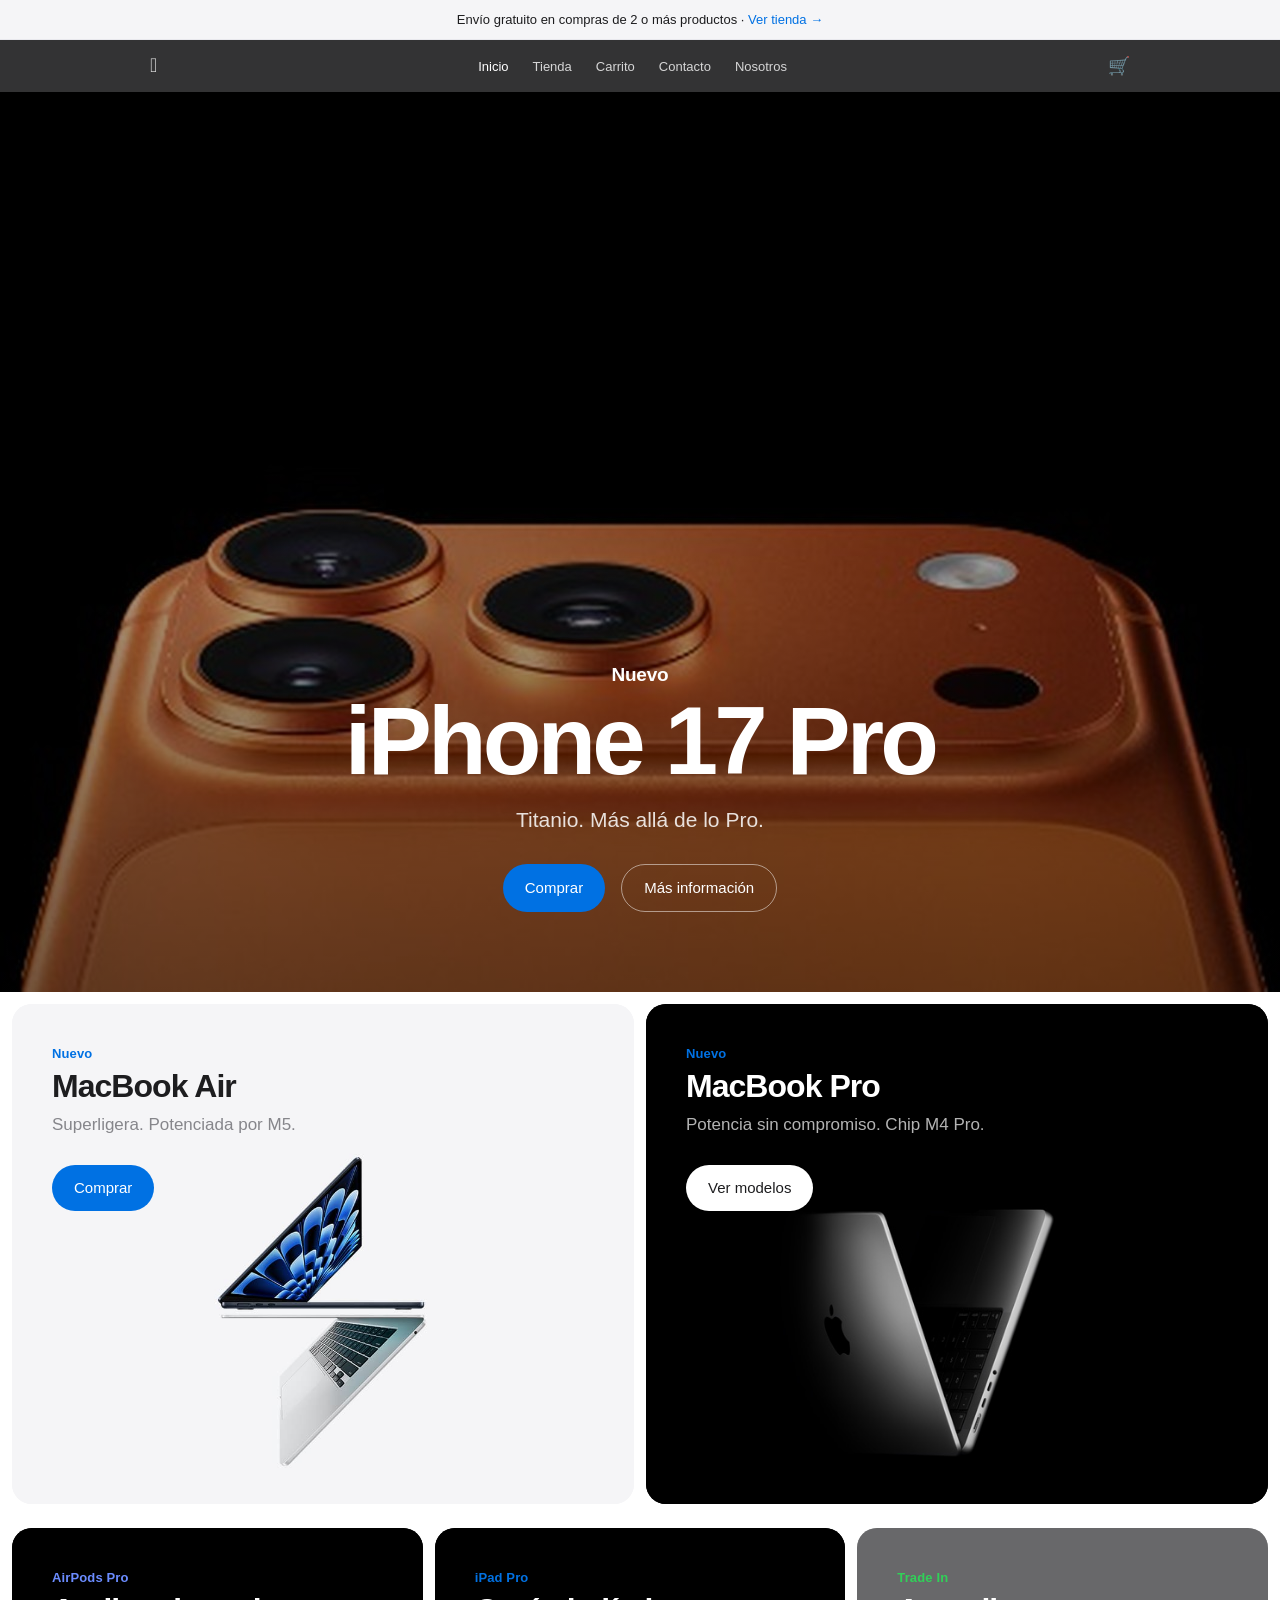
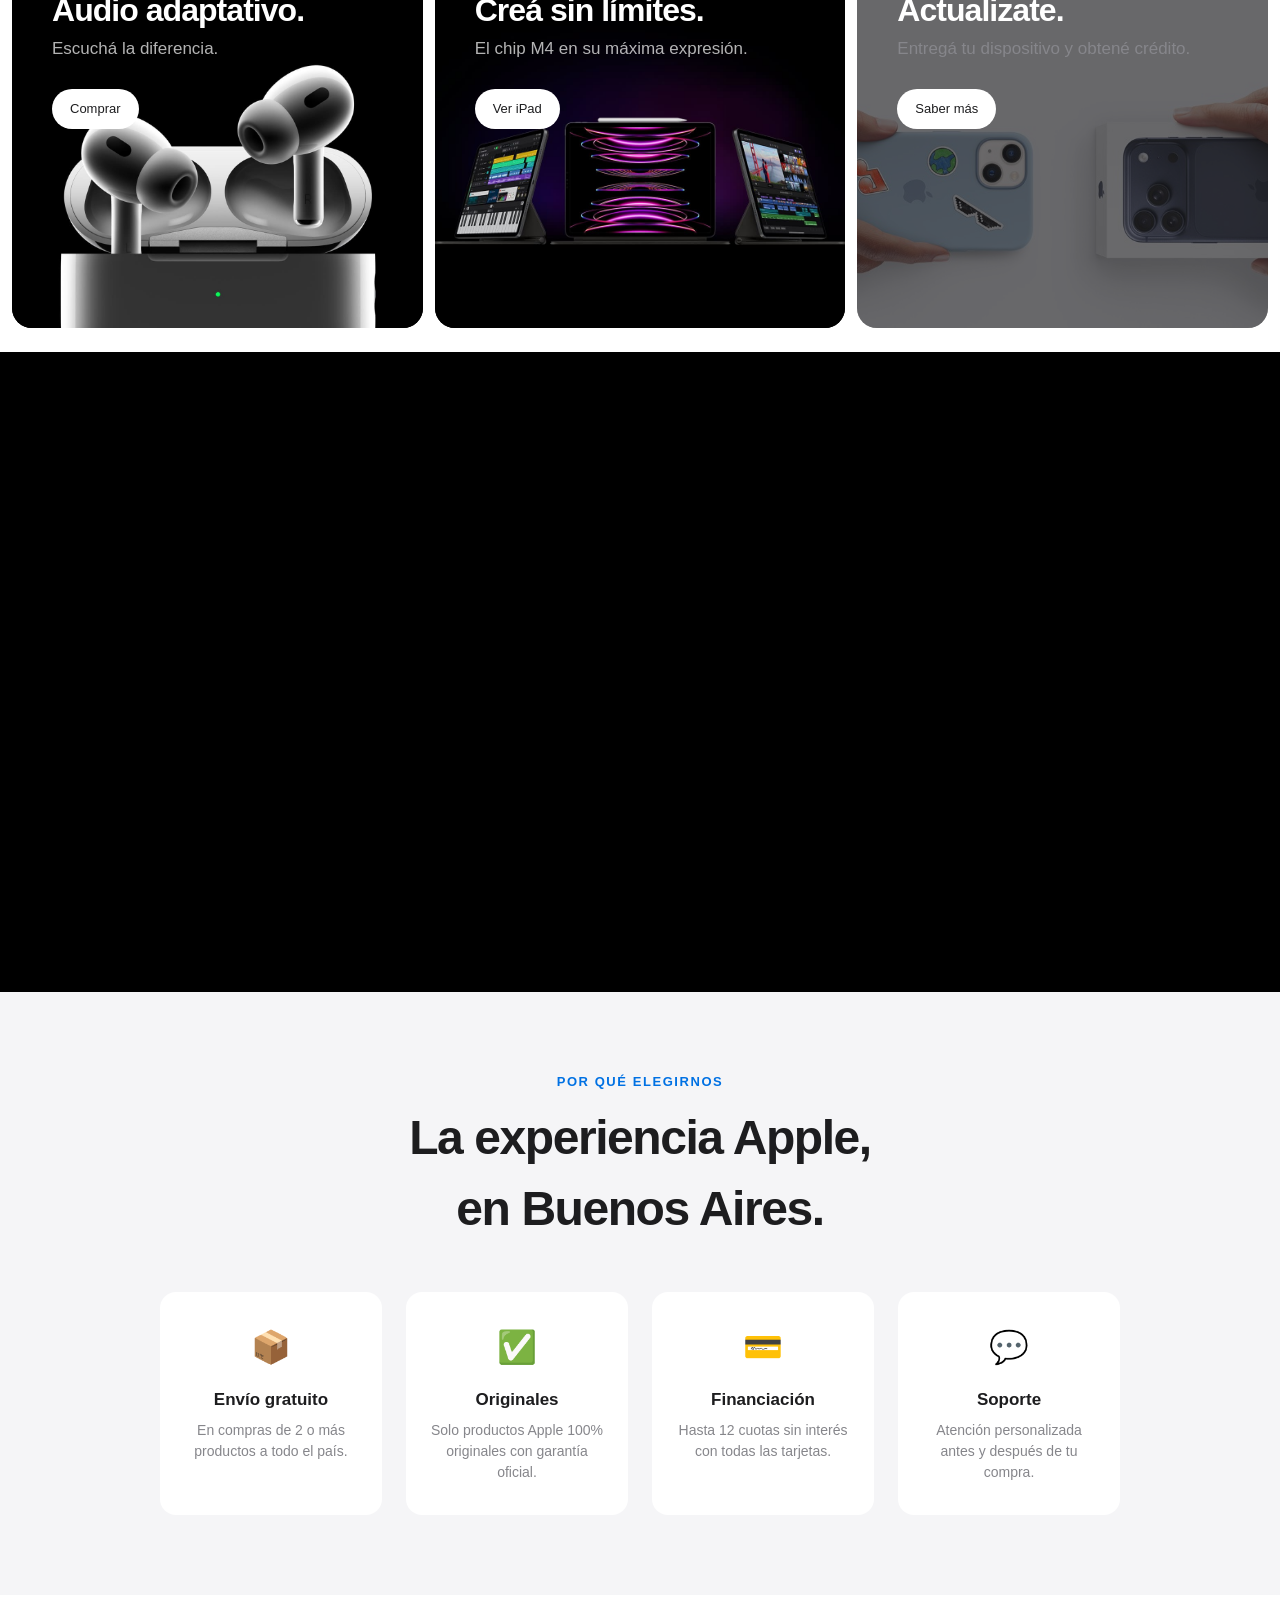
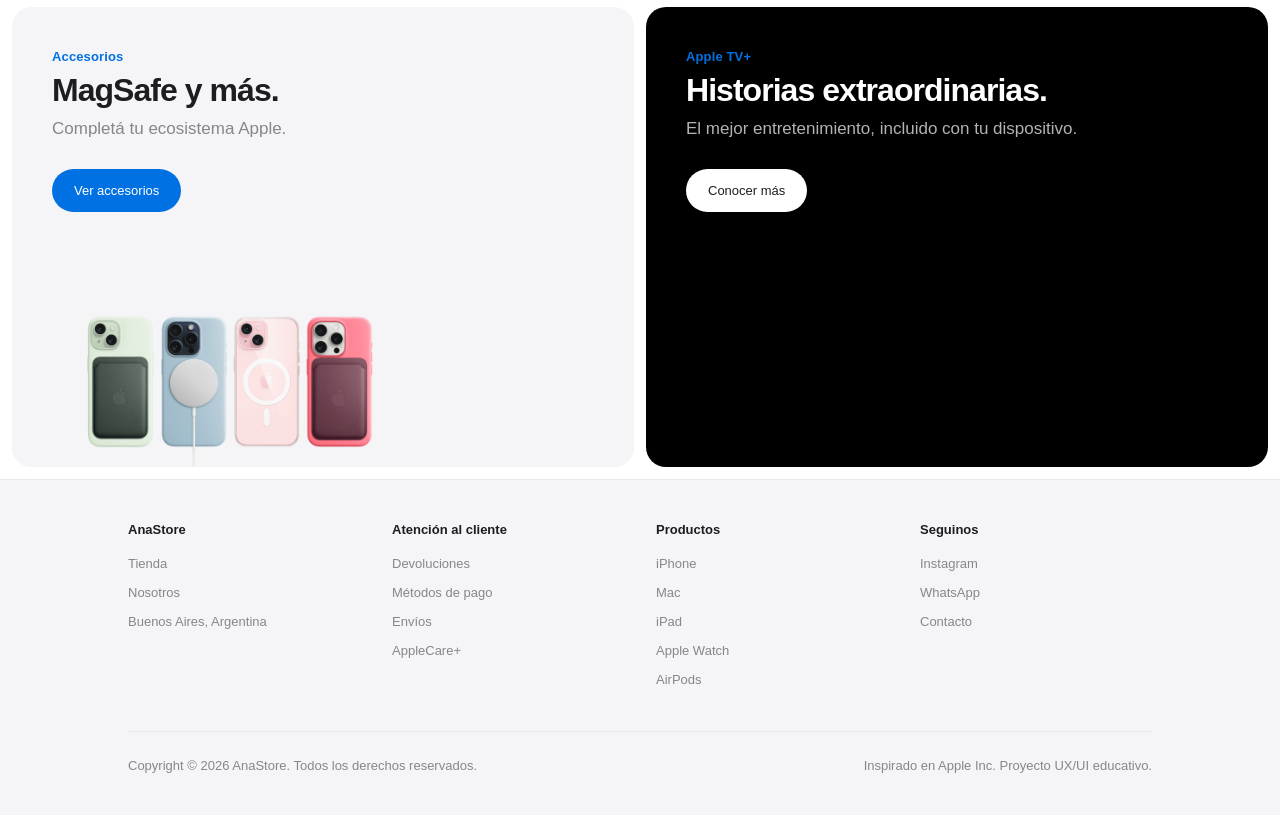
==== commit dca683b6: "Usa las imágenes de AnaStoreA como fondo completo de las cards - Cards de inicio y nosotros usan los" ====
--- a/index.html
+++ b/index.html
@@ -690,7 +690,7 @@
   <!-- BENTO GRID 1 -->
   <div class="bento-grid bento-grid-2">
 
-    <div class="bento-card" style="background:#fff;box-shadow:inset 0 0 0 1px #e8e8ed;">
+    <div class="bento-card" style="background:#f5f5f7;">
       <div class="bento-card-content">
         <div class="card-eyebrow">Nuevo</div>
         <h2 class="card-title">MacBook Air</h2>
@@ -698,9 +698,9 @@
         <a href="pages/tienda.html" class="btn btn-blue" style="margin-top:8px;">Comprar</a>
       </div>
       <img
-        src="./assets/macbook_m5_product.jpg"
+        src="./assets/MacBookAir.jpg"
         alt="MacBook Air M5"
-        style="position:absolute;bottom:0;right:0;height:100%;width:auto;max-width:100%;object-fit:contain;"
+        style="position:absolute;inset:0;width:100%;height:100%;object-fit:cover;object-position:center bottom;z-index:0;"
       >
     </div>
 
@@ -714,7 +714,7 @@
       <img
         src="./assets/macbook_dark.jpeg"
         alt="MacBook Pro"
-        style="position:absolute;bottom:0;right:0;width:65%;object-fit:contain;object-position:bottom;"
+        style="position:absolute;inset:0;width:100%;height:100%;object-fit:cover;object-position:center center;z-index:0;"
       >
     </div>
   </div>
@@ -722,27 +722,32 @@
   <!-- BENTO GRID 2 -->
   <div class="bento-grid bento-grid-3">
 
-    <div class="bento-card" style="background:#fff;box-shadow:inset 0 0 0 1px #e8e8ed;min-height:400px;">
+    <div class="bento-card" style="background:#000;min-height:400px;">
       <div class="bento-card-content">
-        <div class="card-eyebrow">AirPods Pro</div>
-        <h2 class="card-title" style="color:#1d1d1f;">Audio adaptativo.</h2>
-        <p class="card-sub" style="color:#86868b;">Escuchá la diferencia.</p>
-        <a href="pages/tienda.html" class="btn btn-blue" style="margin-top:8px;font-size:13px;padding:10px 18px;">Comprar</a>
+        <div class="card-eyebrow" style="color:#6B8CFF;">AirPods Pro</div>
+        <h2 class="card-title" style="color:#fff;">Audio adaptativo.</h2>
+        <p class="card-sub" style="color:rgba(255,255,255,0.7);">Escuchá la diferencia.</p>
+        <a href="pages/tienda.html" class="btn btn-white" style="margin-top:8px;font-size:13px;padding:10px 18px;">Comprar</a>
       </div>
       <img
-        src="./assets/airpods_product.jpg"
-        alt="AirPods"
-        style="position:absolute;bottom:0;right:0;width:75%;object-fit:contain;"
+        src="./assets/AirPods.jpg"
+        alt="AirPods Pro"
+        style="position:absolute;inset:0;width:100%;height:100%;object-fit:cover;object-position:center center;z-index:0;"
       >
     </div>
 
-    <div class="bento-card" style="background:#f0f4ff;min-height:400px;">
+    <div class="bento-card" style="background:#000;min-height:400px;">
       <div class="bento-card-content">
         <div class="card-eyebrow">iPad Pro</div>
-        <h2 class="card-title" style="color:#1d1d1f;">Creá sin límites.</h2>
-        <p class="card-sub" style="color:#86868b;">El chip M4 en su máxima expresión.</p>
-        <a href="pages/tienda.html" class="btn btn-blue" style="margin-top:8px;font-size:13px;padding:10px 18px;">Ver iPad</a>
-      </div>
+        <h2 class="card-title" style="color:#fff;">Creá sin límites.</h2>
+        <p class="card-sub" style="color:rgba(255,255,255,0.7);">El chip M4 en su máxima expresión.</p>
+        <a href="pages/tienda.html" class="btn btn-white" style="margin-top:8px;font-size:13px;padding:10px 18px;">Ver iPad</a>
+      </div>
+      <img
+        src="./assets/MacBookPro.jpg"
+        alt="iPad Pro"
+        style="position:absolute;inset:0;width:100%;height:100%;object-fit:cover;object-position:center center;z-index:0;"
+      >
     </div>
 
     <div class="bento-card" style="background:#1d1d1f;min-height:400px;"><img src="./assets/tradein_hero.jpeg" alt="Trade In" style="position:absolute;inset:0;width:100%;height:100%;object-fit:cover;opacity:0.35;z-index:0;">
@@ -799,7 +804,7 @@
 
   <!-- BENTO GRID 3 — accesorios -->
   <div class="bento-grid bento-grid-2" style="margin-top:0;">
-    <div class="bento-card" style="background:#fff;box-shadow:inset 0 0 0 1px #e8e8ed;min-height:380px;">
+    <div class="bento-card" style="background:#f5f5f7;min-height:460px;">
       <div class="bento-card-content">
         <div class="card-eyebrow">Accesorios</div>
         <h2 class="card-title">MagSafe y más.</h2>
@@ -807,12 +812,12 @@
         <a href="pages/tienda.html" class="btn btn-blue" style="margin-top:8px;font-size:13px;">Ver accesorios</a>
       </div>
       <img
-        src="./assets/accesoriosiphone.jpeg"
+        src="./assets/accesorios2.png"
         alt="Accesorios MagSafe"
-        style="position:absolute;bottom:0;right:0;height:100%;width:auto;max-width:100%;object-fit:contain;"
+        style="position:absolute;bottom:0;left:0;width:100%;height:auto;z-index:0;"
       >
     </div>
-    <div class="bento-card bento-card-dark" style="min-height:380px;">
+    <div class="bento-card bento-card-dark" style="min-height:460px;">
       <div class="bento-card-content">
         <div class="card-eyebrow">Apple TV+</div>
         <h2 class="card-title">Historias extraordinarias.</h2>
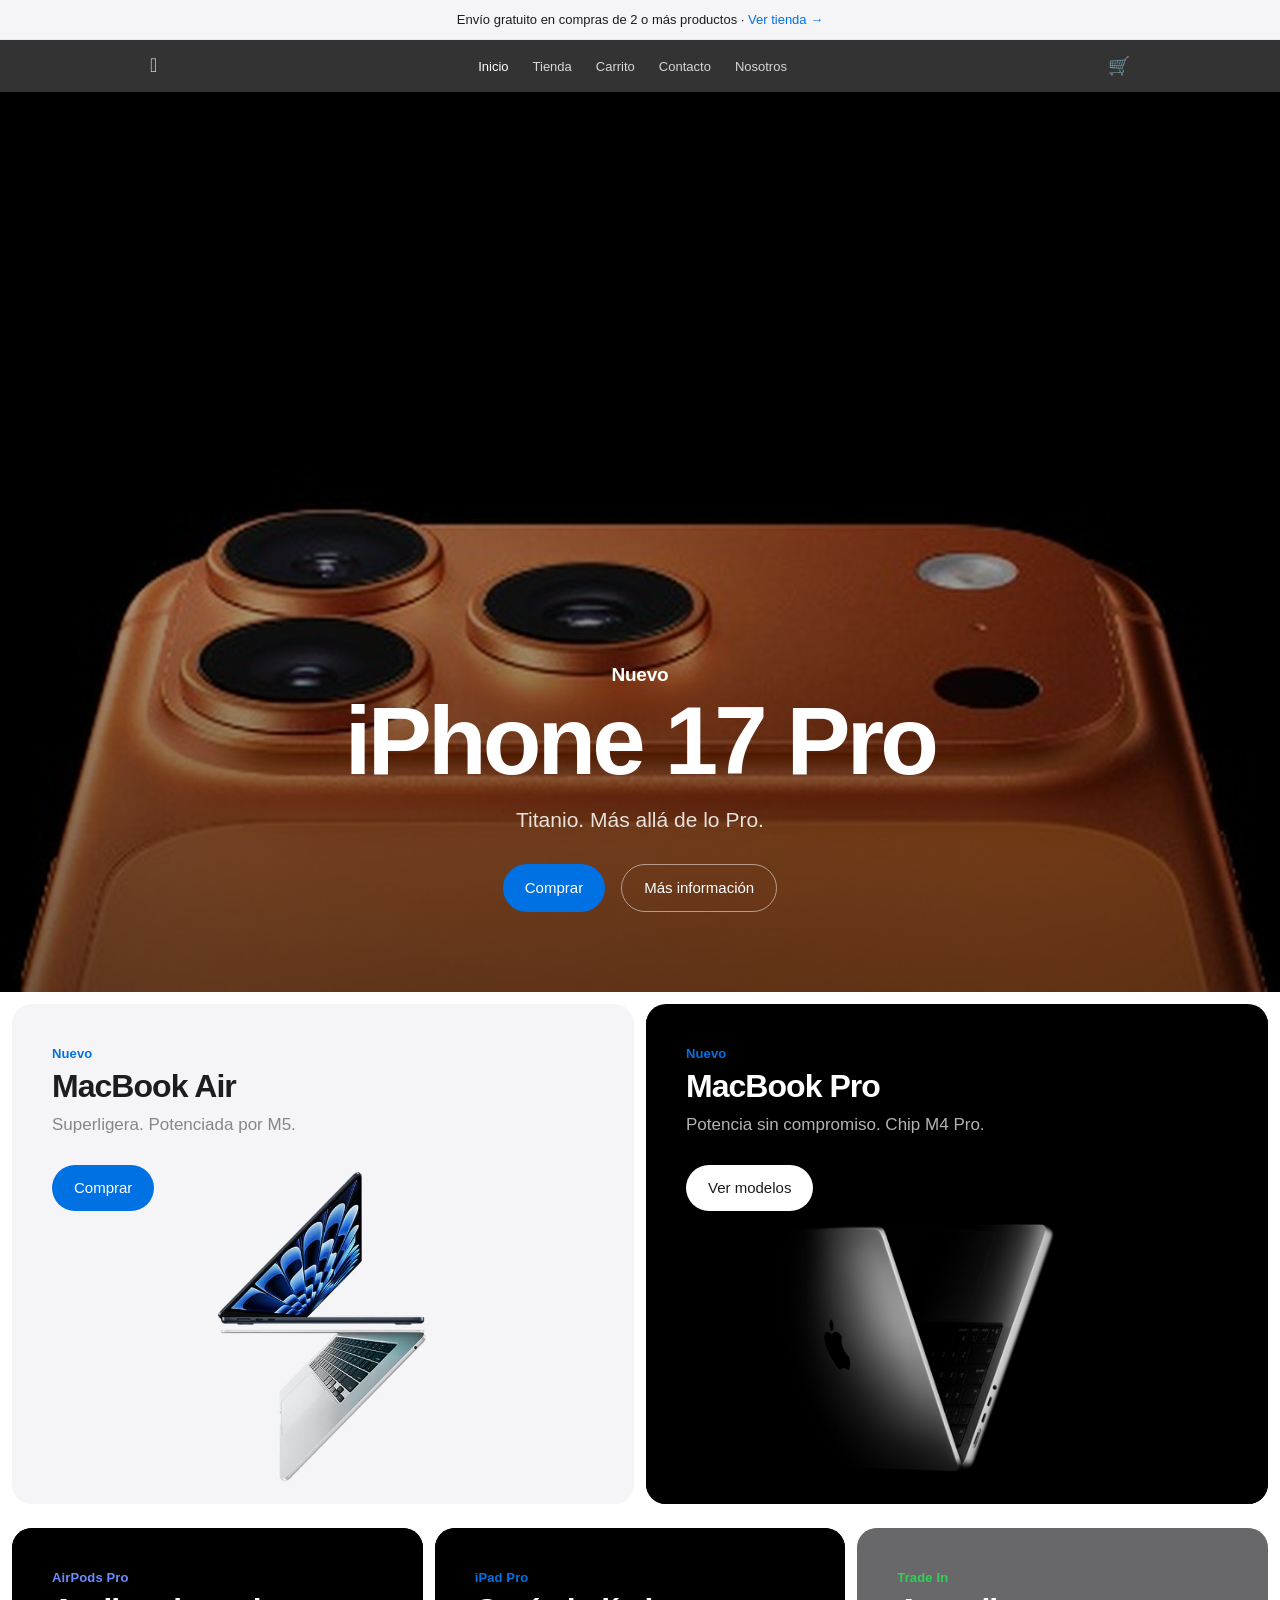
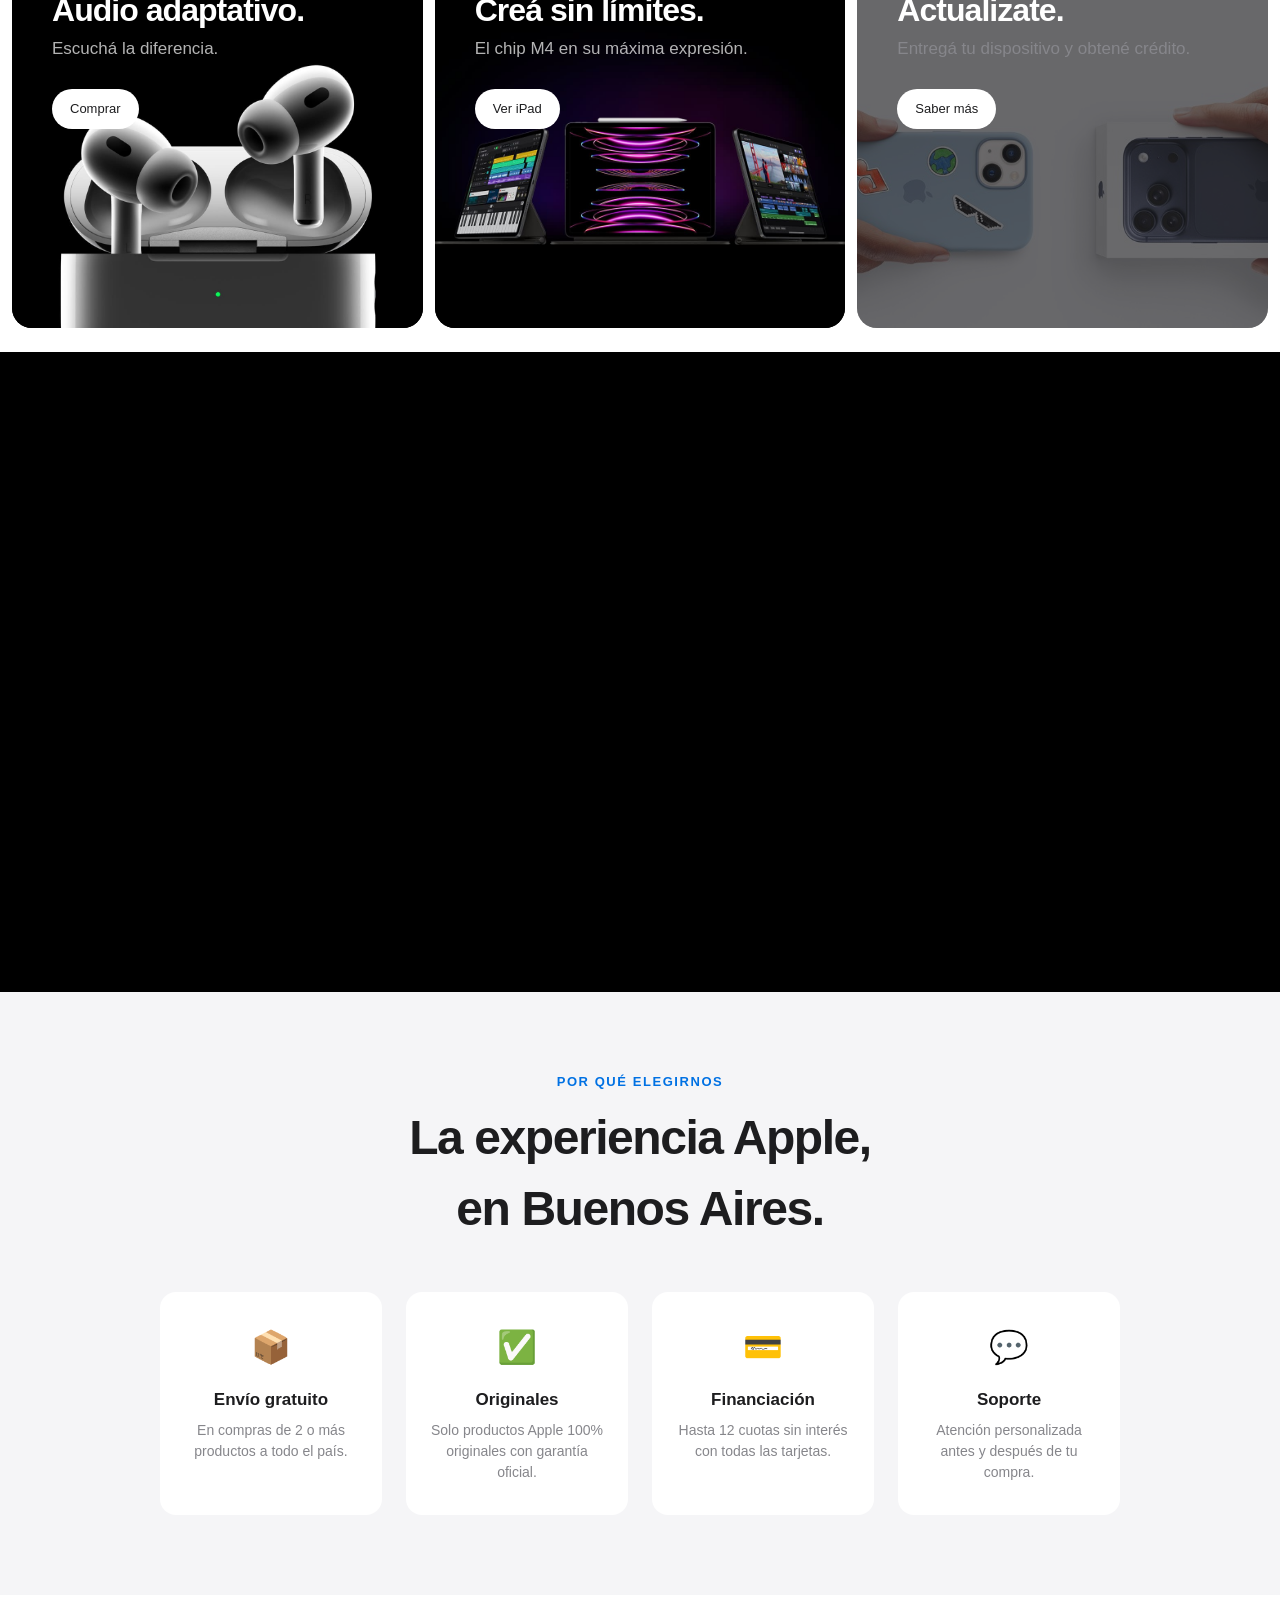
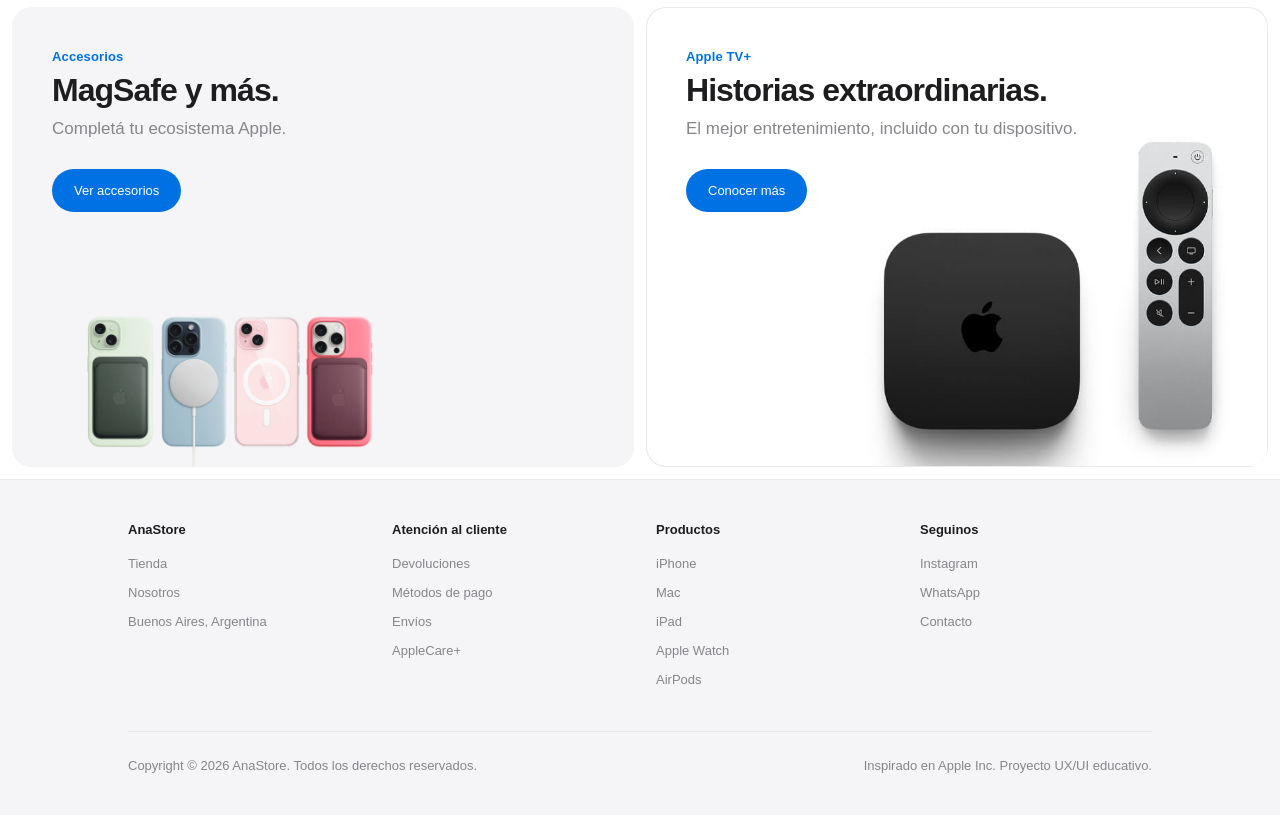
==== commit 96d423d3: "Ajustes finales de cards: MacBook, Apple TV+ y Carrito - Baja la imagen de las MacBook para acercarl" ====
--- a/index.html
+++ b/index.html
@@ -700,7 +700,7 @@
       <img
         src="./assets/MacBookAir.jpg"
         alt="MacBook Air M5"
-        style="position:absolute;inset:0;width:100%;height:100%;object-fit:cover;object-position:center bottom;z-index:0;"
+        style="position:absolute;inset:0;width:100%;height:100%;object-fit:cover;object-position:center bottom;z-index:0;transform:translateY(3%);"
       >
     </div>
 
@@ -714,7 +714,7 @@
       <img
         src="./assets/macbook_dark.jpeg"
         alt="MacBook Pro"
-        style="position:absolute;inset:0;width:100%;height:100%;object-fit:cover;object-position:center center;z-index:0;"
+        style="position:absolute;inset:0;width:100%;height:100%;object-fit:cover;object-position:center center;z-index:0;transform:translateY(3%);"
       >
     </div>
   </div>
@@ -817,13 +817,18 @@
         style="position:absolute;bottom:0;left:0;width:100%;height:auto;z-index:0;"
       >
     </div>
-    <div class="bento-card bento-card-dark" style="min-height:460px;">
+    <div class="bento-card" style="background:#fff;box-shadow:inset 0 0 0 1px #e8e8ed;min-height:460px;">
       <div class="bento-card-content">
         <div class="card-eyebrow">Apple TV+</div>
         <h2 class="card-title">Historias extraordinarias.</h2>
         <p class="card-sub">El mejor entretenimiento, incluido con tu dispositivo.</p>
-        <a href="pages/nosotros.html" class="btn btn-white" style="margin-top:8px;font-size:13px;">Conocer más</a>
-      </div>
+        <a href="pages/nosotros.html" class="btn btn-blue" style="margin-top:8px;font-size:13px;">Conocer más</a>
+      </div>
+      <img
+        src="./assets/appletv.jpeg"
+        alt="Apple TV 4K con Siri Remote"
+        style="position:absolute;bottom:1px;right:1px;height:75%;width:auto;max-width:100%;object-fit:contain;z-index:0;"
+      >
     </div>
   </div>
 
